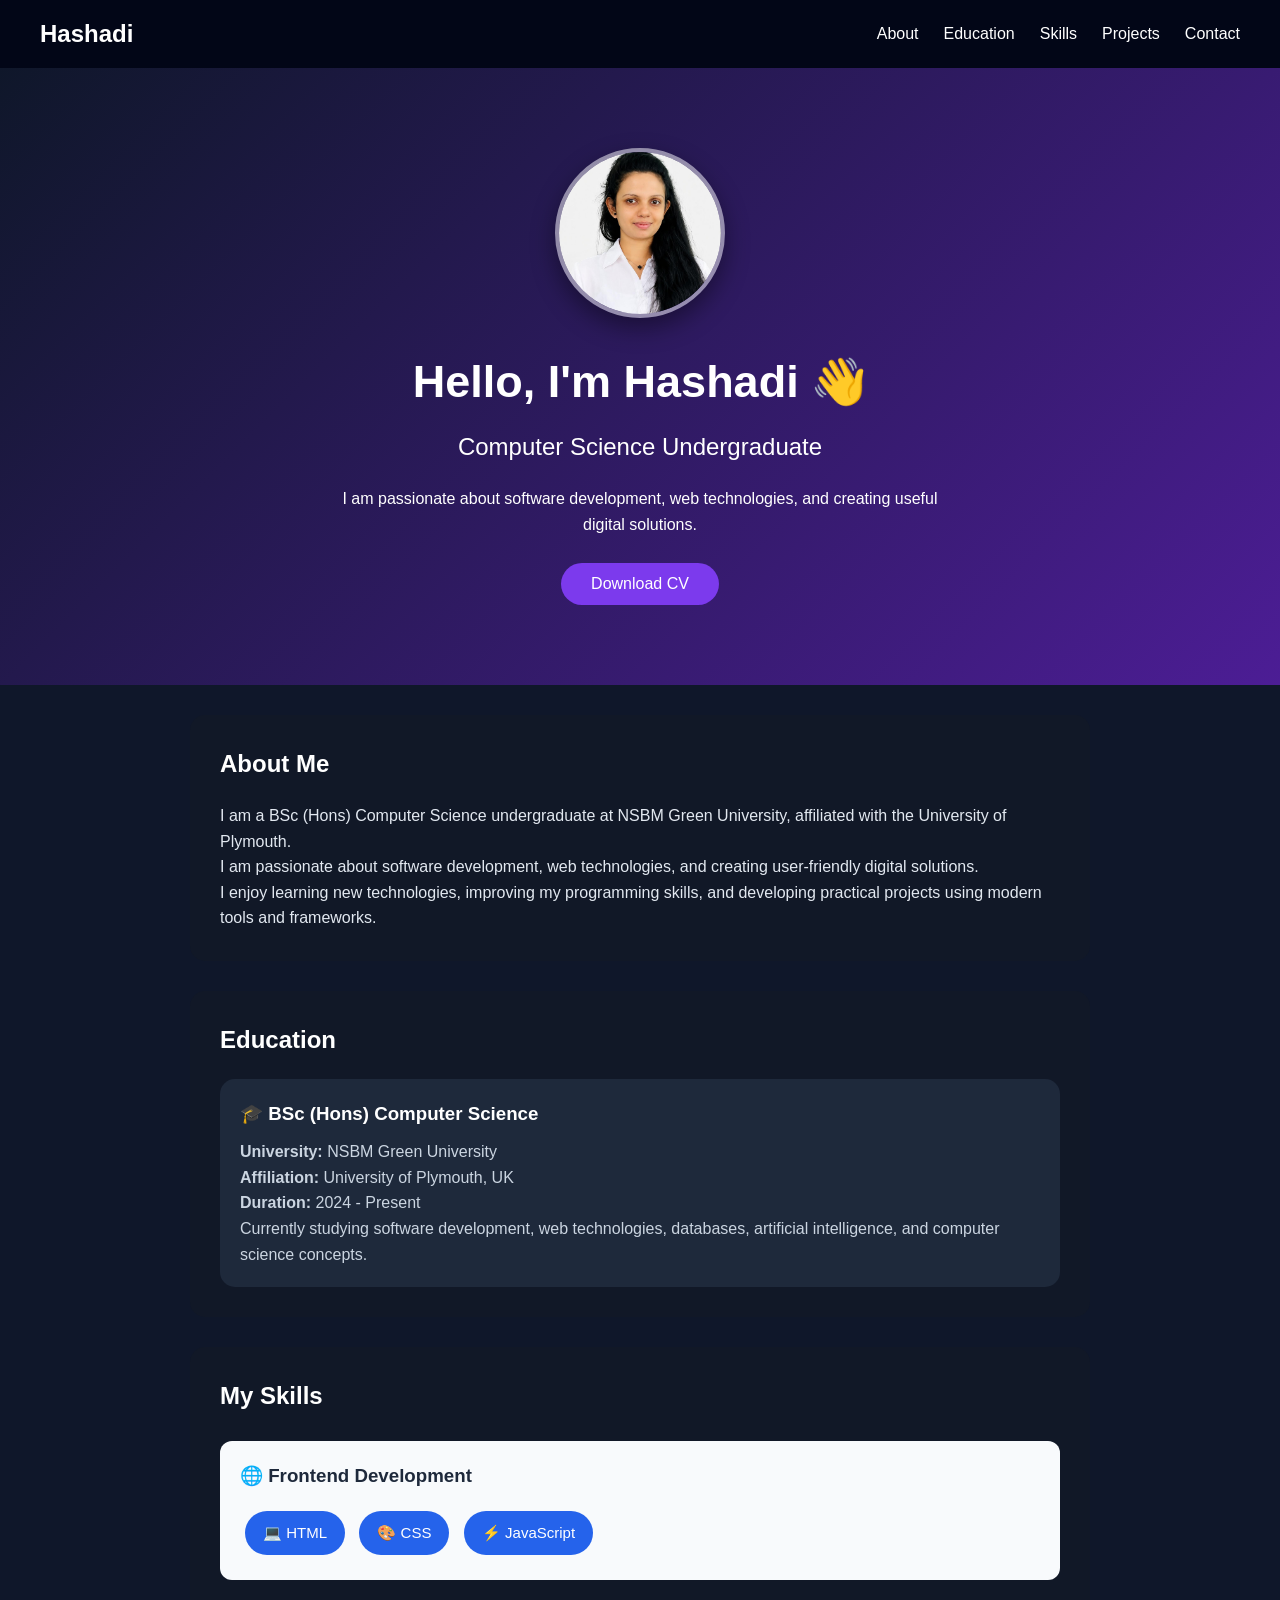
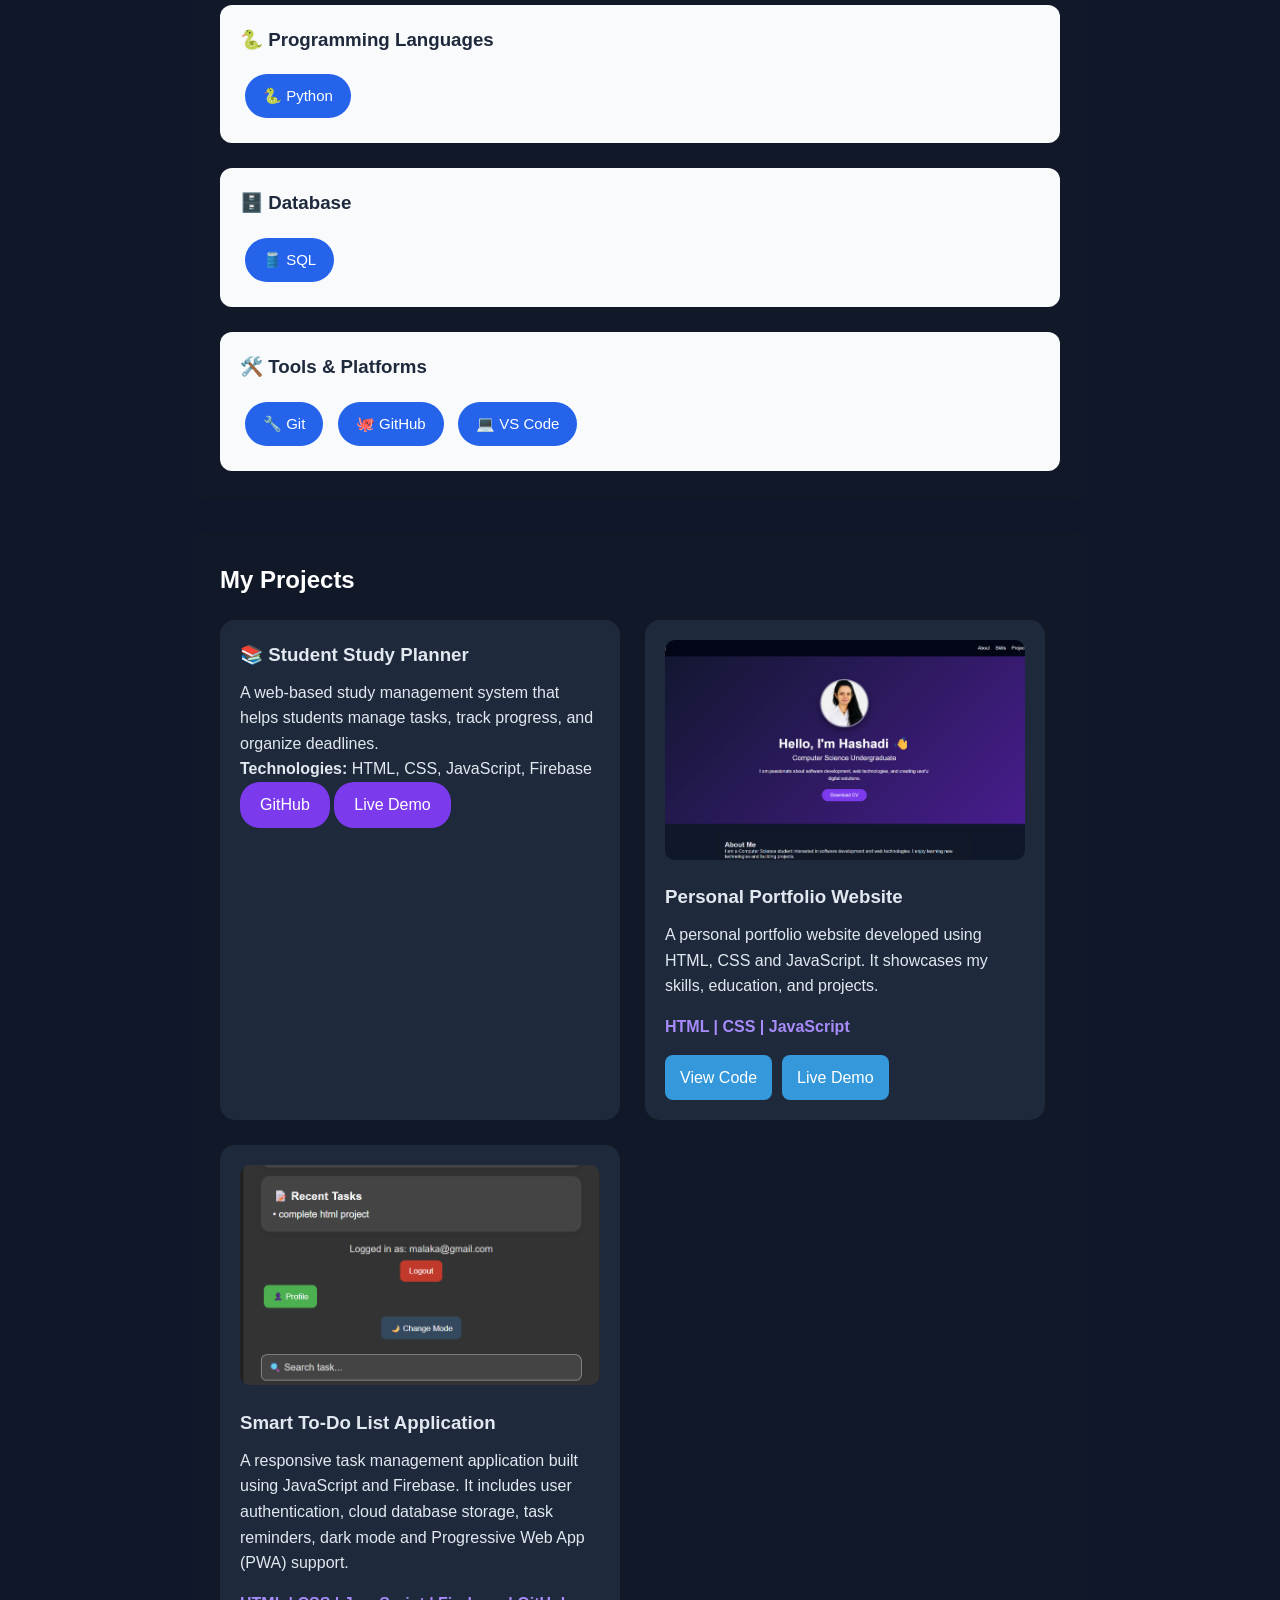
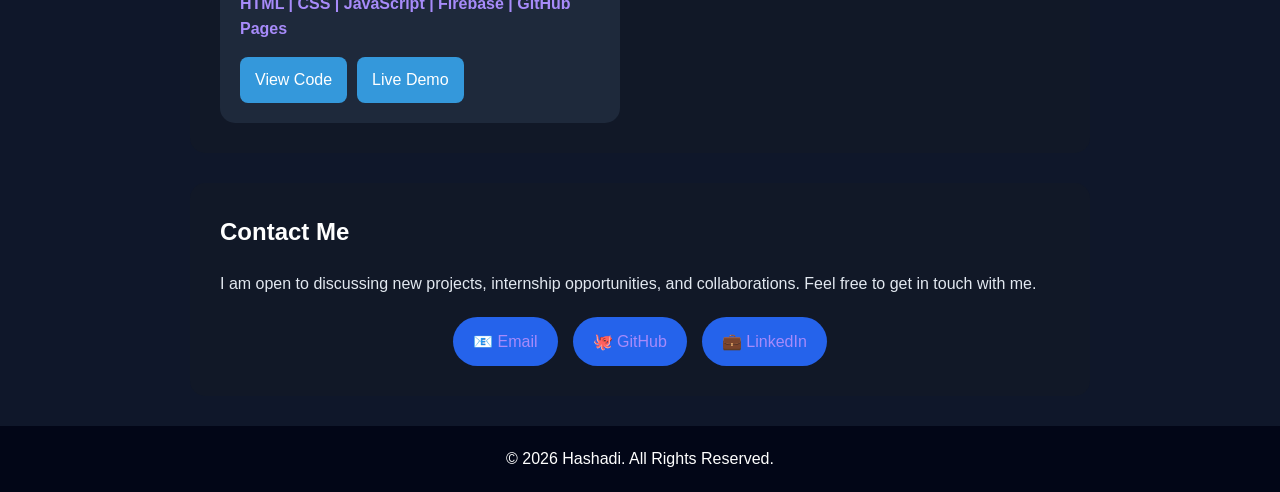
==== index.html @ b026ede5 "Add Student Study Planner project" ====
<!DOCTYPE html>
<html>

<head>
    <title>Hashadi Portfolio</title>
    <link rel="stylesheet" href="style.css">
</head>

<body>


<!-- Navigation -->
<nav>


    <h2>Hashadi</h2>

    <ul>
        <li><a href="#about">About</a></li>
        <li><a href="#education">Education</a></li>
        <li><a href="#skills">Skills</a></li>
        <li><a href="#projects">Projects</a></li>
        <li><a href="#contact">Contact</a></li>
    </ul>

</nav>



<!-- Home -->
<header class="hero">

    <img src="images/photo.jpeg" alt="Hashadi Profile">

    <h1>Hello, I'm Hashadi 👋</h1>

    <h2>Computer Science Undergraduate</h2>

    <p>
        I am passionate about software development,
        web technologies, and creating useful digital solutions.
    </p>


    <a href="Hashadi_CV.pdf" download>
        <button>Download CV</button>
    </a>


</header>





<!-- About -->

<!-- About -->

<section id="about">

<h2>About Me</h2>


<p>
I am a BSc (Hons) Computer Science undergraduate at NSBM Green University,
affiliated with the University of Plymouth.
</p>


<p>
I am passionate about software development, web technologies,
and creating user-friendly digital solutions.
</p>


<p>
I enjoy learning new technologies, improving my programming skills,
and developing practical projects using modern tools and frameworks.
</p>


</section>





<!-- Education -->

<!-- Education -->

<section id="education">

<h2>Education</h2>


<div class="education-card">


<h3>🎓 BSc (Hons) Computer Science</h3>


<p>
<strong>University:</strong> NSBM Green University
</p>


<p>
<strong>Affiliation:</strong> University of Plymouth, UK
</p>


<p>
<strong>Duration:</strong> 2024 - Present
</p>


<p>
Currently studying software development, web technologies,
databases, artificial intelligence, and computer science concepts.
</p>


</div>


</section>





<!-- Skills -->

<!-- Skills -->

<section id="skills">

<h2>My Skills</h2>


<div class="skill-category">

<h3>🌐 Frontend Development</h3>

<span>💻 HTML</span>
<span>🎨 CSS</span>
<span>⚡ JavaScript</span>

</div>



<div class="skill-category">

<h3>🐍 Programming Languages</h3>

<span>🐍 Python</span>

</div>




<div class="skill-category">

<h3>🗄️ Database</h3>

<span>🛢️ SQL</span>

</div>




<div class="skill-category">

<h3>🛠️ Tools & Platforms</h3>

<span>🔧 Git</span>
<span>🐙 GitHub</span>
<span>💻 VS Code</span>

</div>


</section>





<!-- Projects -->

<section id="projects">


<h2>My Projects</h2>


<div class="project-container">

    <div class="project-card">

<h3>📚 Student Study Planner</h3>

<p>
A web-based study management system that helps students manage tasks,
track progress, and organize deadlines.
</p>

<p>
<strong>Technologies:</strong>
HTML, CSS, JavaScript, Firebase
</p>


<a href="https://github.com/hasadhi/student-study-planner" target="_blank">
GitHub
</a>


<a href="https://hasadhi.github.io/student-study-planner/" target="_blank">
Live Demo
</a>


</div>



<!-- Portfolio Project -->

<div class="project-card">


<img src="images/portfolio.png" alt="Portfolio Website">


<h3>Personal Portfolio Website</h3>


<p>
A personal portfolio website developed using HTML, CSS and JavaScript.
It showcases my skills, education, and projects.
</p>


<div class="tech">

HTML | CSS | JavaScript

</div>


<div class="project-links">

<a href="https://github.com/hasadhi/hashadi-portfolio" target="_blank">
View Code
</a>


<a href="https://hasadhi.github.io/hashadi-portfolio/" target="_blank">
Live Demo
</a>

</div>


</div>







<!-- To Do Project -->

<div class="project-card">


<img src="images/todo.png" alt="Smart To Do Application">


<h3>Smart To-Do List Application</h3>


<p>
A responsive task management application built using JavaScript and Firebase.
It includes user authentication, cloud database storage, task reminders,
dark mode and Progressive Web App (PWA) support.
</p>


<div class="tech">

HTML | CSS | JavaScript | Firebase | GitHub Pages

</div>



<div class="project-links">


<a href="https://github.com/hasadhi/todo-app" target="_blank">
View Code
</a>


<a href="https://hasadhi.github.io/todo-app/" target="_blank">
Live Demo
</a>


</div>



</div>




</div>


</section>









<!-- Contact -->

<!-- Contact -->

<section id="contact">


<h2>Contact Me</h2>


<p>
I am open to discussing new projects,
internship opportunities, and collaborations.
Feel free to get in touch with me.
</p>



<div class="contact-links">


<a href="mailto:hashadilakshika1234@gmail.com">
📧 Email
</a>


<a href="https://github.com/hasadhi" target="_blank">
🐙 GitHub
</a>


<a href="https://www.linkedin.com/in/hashadi-lakshika-288206300/" target="_blank">
💼 LinkedIn
</a>


</div>


</section>







<!-- Footer -->


<footer>


<p>
© 2026 Hashadi. All Rights Reserved.
</p>


</footer>



</body>

</html>
---- style.css ----
/* Reset */
* {
    margin: 0;
    padding: 0;
    box-sizing: border-box;
}


/* Body */

body {

    font-family: Arial, sans-serif;
    background-color: #0f172a;
    color: #e2e8f0;
    line-height: 1.6;

}


/* Navigation */

nav {

    background-color: #020617;
    color: white;
    padding: 15px 40px;
    display: flex;
    justify-content: space-between;
    align-items: center;

}


nav h2 {

    color: white;

}


nav ul {

    list-style: none;
    display: flex;
    gap: 25px;

}


nav a {

    color: white;
    text-decoration: none;
    transition: 0.3s;

}


nav a:hover {

    color: #a78bfa;

}





/* Hero Section */


.hero {

    text-align: center;
    padding: 80px 20px;
    background: linear-gradient(135deg, #0f172a, #4c1d95);
    color: white;

}



.hero img {

    width: 170px;
    height: 170px;
    border-radius: 50%;
    object-fit: cover;
    margin-bottom: 20px;
    border: 4px solid rgba(255,255,255,0.5);
    box-shadow: 0 10px 25px rgba(0,0,0,0.4);

}



.hero h1 {

    font-size: 45px;
    margin-bottom: 10px;

}



.hero h2 {

    font-weight: normal;
    margin-bottom: 20px;

}



.hero p {

    max-width: 600px;
    margin: auto;

}



.hero button {

    margin-top: 25px;
    padding: 12px 30px;
    border-radius: 25px;
    border: none;
    background-color: #7c3aed;
    color: white;
    font-size: 16px;
    cursor: pointer;
    transition: 0.3s;

}



.hero button:hover {

    background-color: #2563eb;
    transform: scale(1.05);

}





/* Common Sections */


section {

    background-color: #111827;
    max-width: 900px;
    margin: 30px auto;
    padding: 30px;
    border-radius: 15px;
    animation: fadeIn 1s ease-in-out;

}



section h2 {

    margin-bottom: 20px;
    color: white;

}





/* Education */


.education-card {

    background-color: #1e293b;
    padding: 20px;
    border-radius: 15px;

}



.education-card h3 {

    color: white;
    margin-bottom: 10px;

}



.education-card p {

    color: #cbd5e1;

}





/* Skills */

.skill-category {

    margin-top: 25px;
    padding: 20px;
    background: #f8fafc;
    border-radius: 12px;

}


.skill-category h3 {

    margin-bottom: 15px;
    color: #1e293b;

}



.skill-category span {

    display: inline-flex;
    align-items: center;
    gap: 8px;

    background-color: #2563eb;
    color: white;

    padding: 10px 18px;
    margin: 5px;

    border-radius: 25px;
    font-size: 15px;

}


.skill-category span:hover {

    transform: translateY(-3px);
    transition: 0.3s;

}



/* Projects */


.project-container {

    display: flex;
    gap: 25px;
    flex-wrap: wrap;

}



.project-card {

    background-color: #1e293b;
    color: #e2e8f0;
    padding: 20px;
    border-radius: 15px;
    width: 400px;
    transition: 0.3s;

}



.project-card:hover {

    transform: translateY(-10px);

}



.project-card img {

    width: 100%;
    height: 220px;
    object-fit: cover;
    border-radius: 10px;
    margin-bottom: 15px;

}



.project-card h3 {

    margin-bottom: 10px;

}



.tech {

    color: #a78bfa;
    margin: 15px 0;
    font-weight: bold;

}



.project-card a {

    display: inline-block;
    background-color: #7c3aed;
    color: white;
    padding: 10px 20px;
    border-radius: 20px;
    text-decoration: none;
    transition: 0.3s;

}



.project-card a:hover {

    background-color: #2563eb;

}





/* Contact */


#contact a {

    color: #a78bfa;
    text-decoration: none;

}



#contact a:hover {

    color: white;

}





/* Footer */


footer {

    background-color: #020617;
    color: white;
    text-align: center;
    padding: 20px;
    margin-top: 30px;

}





/* Animation */


@keyframes fadeIn {


    from {

        opacity: 0;
        transform: translateY(30px);

    }


    to {

        opacity: 1;
        transform: translateY(0);

    }


}





/* Mobile Responsive */


@media(max-width:768px){


    nav {

        flex-direction: column;

    }



    nav ul {

        flex-direction: column;
        margin-top: 15px;
        text-align: center;

    }



    .hero h1 {

        font-size: 30px;

    }



    section {

        margin: 15px;
        padding: 20px;

    }



    .project-card {

        width: 100%;

    }


}

.project-links{

    display:flex;
    gap:10px;
    margin-top:15px;

}


.project-links a{

    background:#3498db;
    color:white;
    padding:10px 15px;
    border-radius:8px;
    text-decoration:none;

}


.project-links a:hover{

    opacity:0.8;

}

.contact-links{

    display:flex;
    justify-content:center;
    gap:15px;
    margin-top:20px;
    flex-wrap:wrap;

}


.contact-links a{

    background:#2563eb;
    color:white;
    padding:12px 20px;
    border-radius:25px;
    text-decoration:none;

}


.contact-links a:hover{

    opacity:0.8;

}
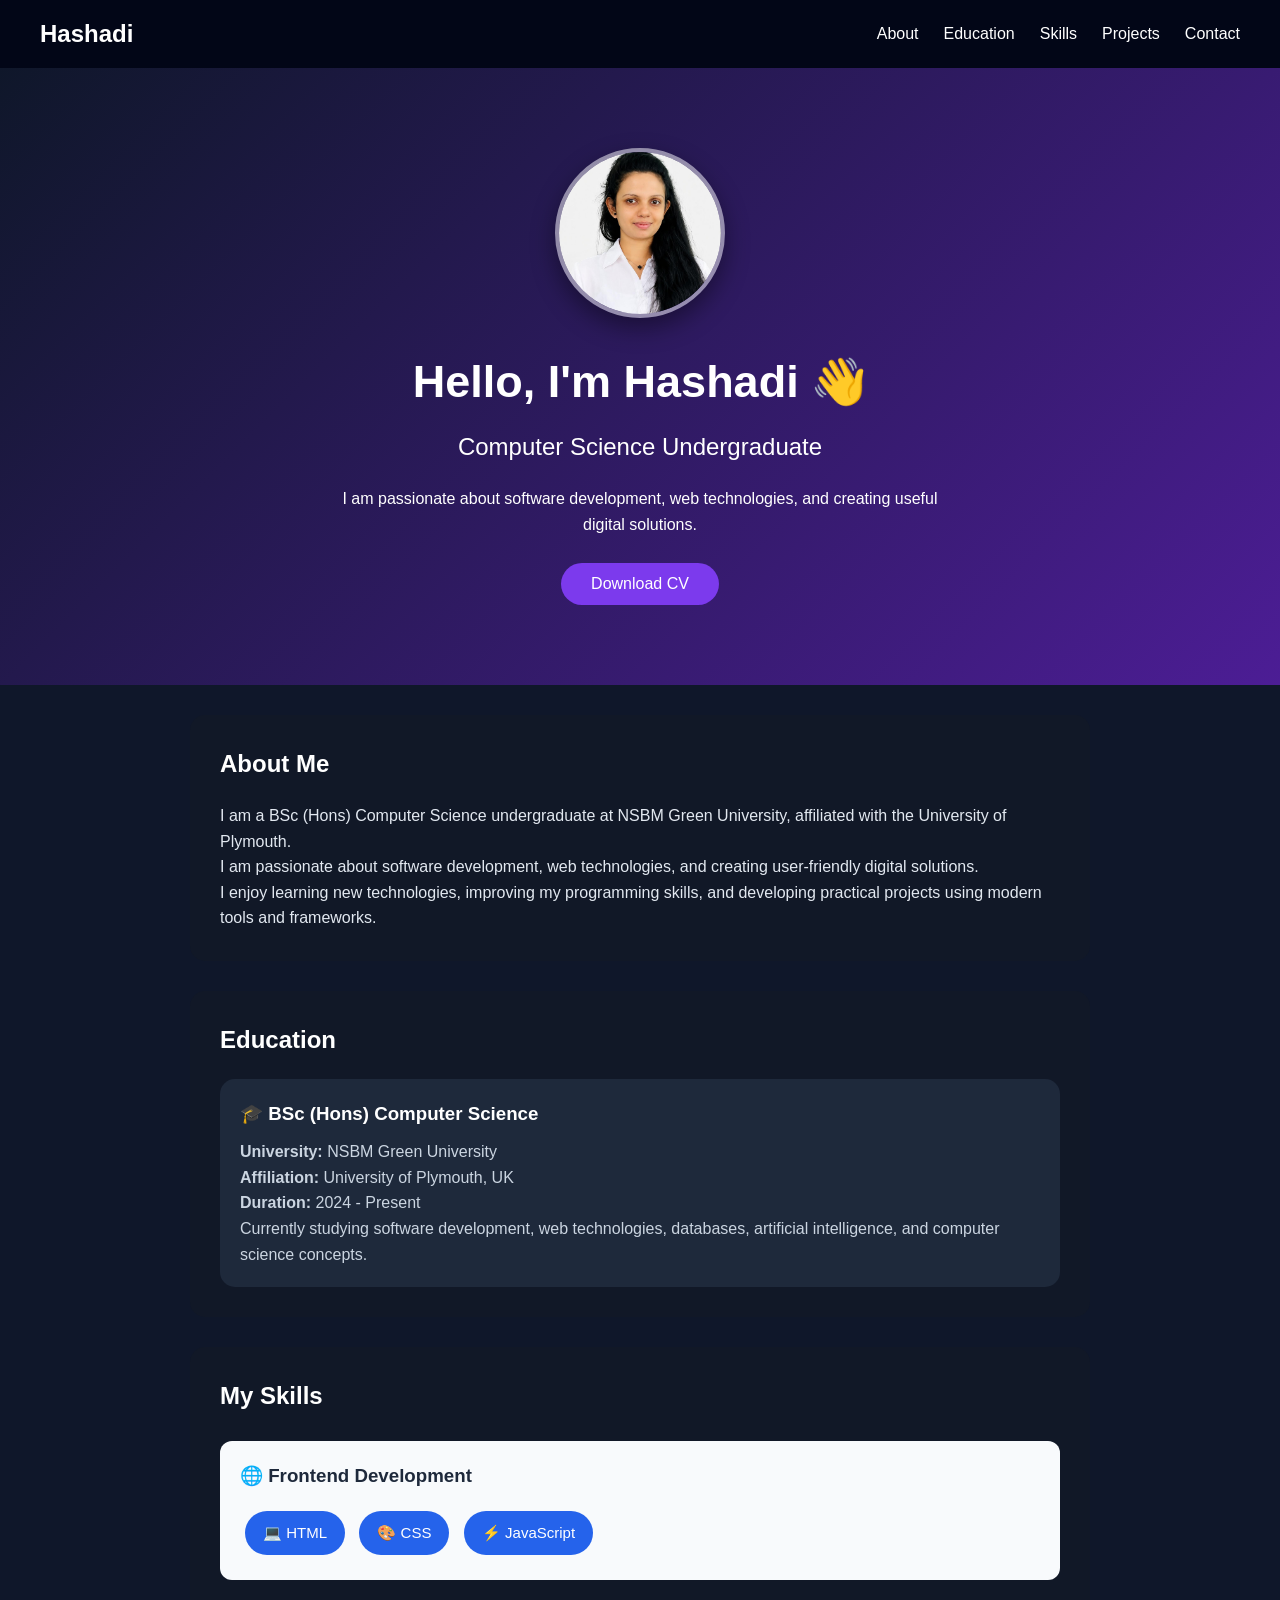
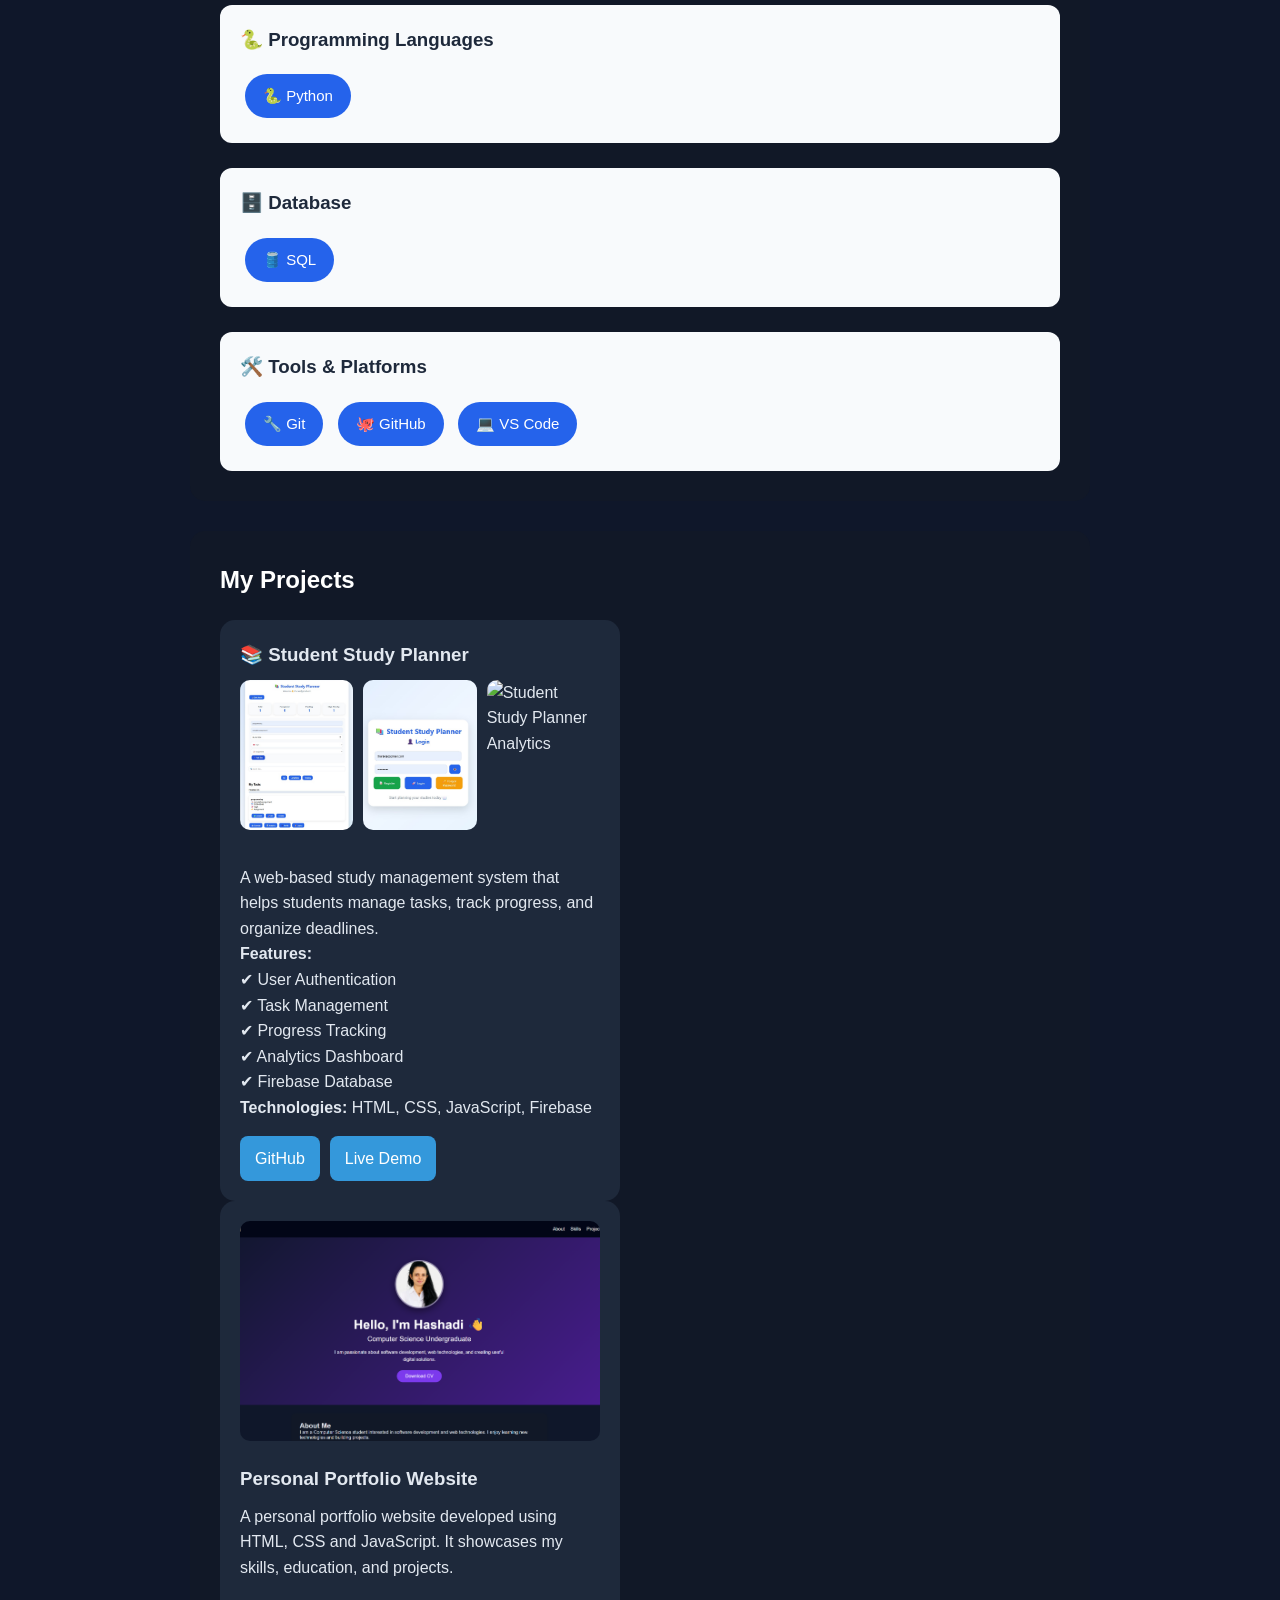
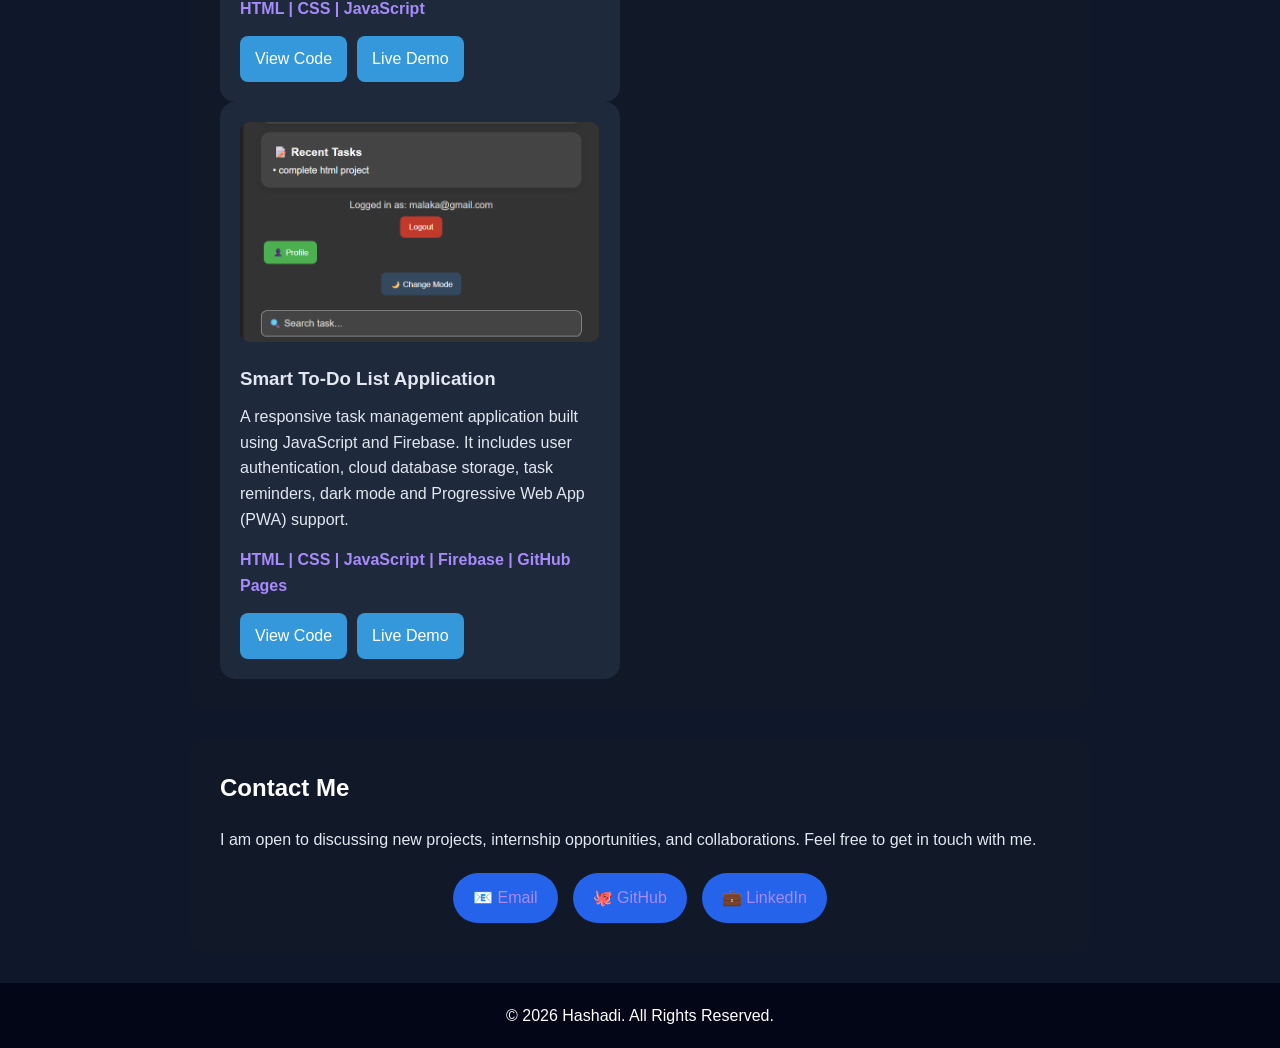
==== commit acb408e1: "Added Student Study Planner screenshots" ====
--- a/index.html
+++ b/index.html
@@ -199,23 +199,56 @@
 <h2>My Projects</h2>
 
 
-<div class="project-container">
-
-    <div class="project-card">
+<!-- Student Study Planner Project -->
+
+<div class="project-card">
+
 
 <h3>📚 Student Study Planner</h3>
+
+
+<div class="project-images">
+
+<img src="images/dashboard.jpeg" alt="Student Study Planner Dashboard">
+
+
+<img src="images/login.jpeg" alt="Student Study Planner Login">
+
+
+<img src="images/analytics.jpeg" alt="Student Study Planner Analytics">
+
+
+</div>
+
+
 
 <p>
 A web-based study management system that helps students manage tasks,
 track progress, and organize deadlines.
 </p>
 
+
+<p>
+<strong>Features:</strong><br>
+✔ User Authentication<br>
+✔ Task Management<br>
+✔ Progress Tracking<br>
+✔ Analytics Dashboard<br>
+✔ Firebase Database
+</p>
+
+
+
 <p>
 <strong>Technologies:</strong>
 HTML, CSS, JavaScript, Firebase
 </p>
 
 
+
+<div class="project-links">
+
+
 <a href="https://github.com/hasadhi/student-study-planner" target="_blank">
 GitHub
 </a>
@@ -224,6 +257,9 @@
 <a href="https://hasadhi.github.io/student-study-planner/" target="_blank">
 Live Demo
 </a>
+
+
+</div>
 
 
 </div>
--- a/style.css
+++ b/style.css
@@ -513,4 +513,34 @@
 
     opacity:0.8;
 
+}
+
+.project-images{
+
+display:grid;
+grid-template-columns:repeat(3,1fr);
+gap:10px;
+margin-bottom:20px;
+
+}
+
+
+.project-images img{
+
+width:100%;
+height:150px;
+object-fit:cover;
+border-radius:10px;
+
+}
+
+
+@media(max-width:700px){
+
+.project-images{
+
+grid-template-columns:1fr;
+
+}
+
 }
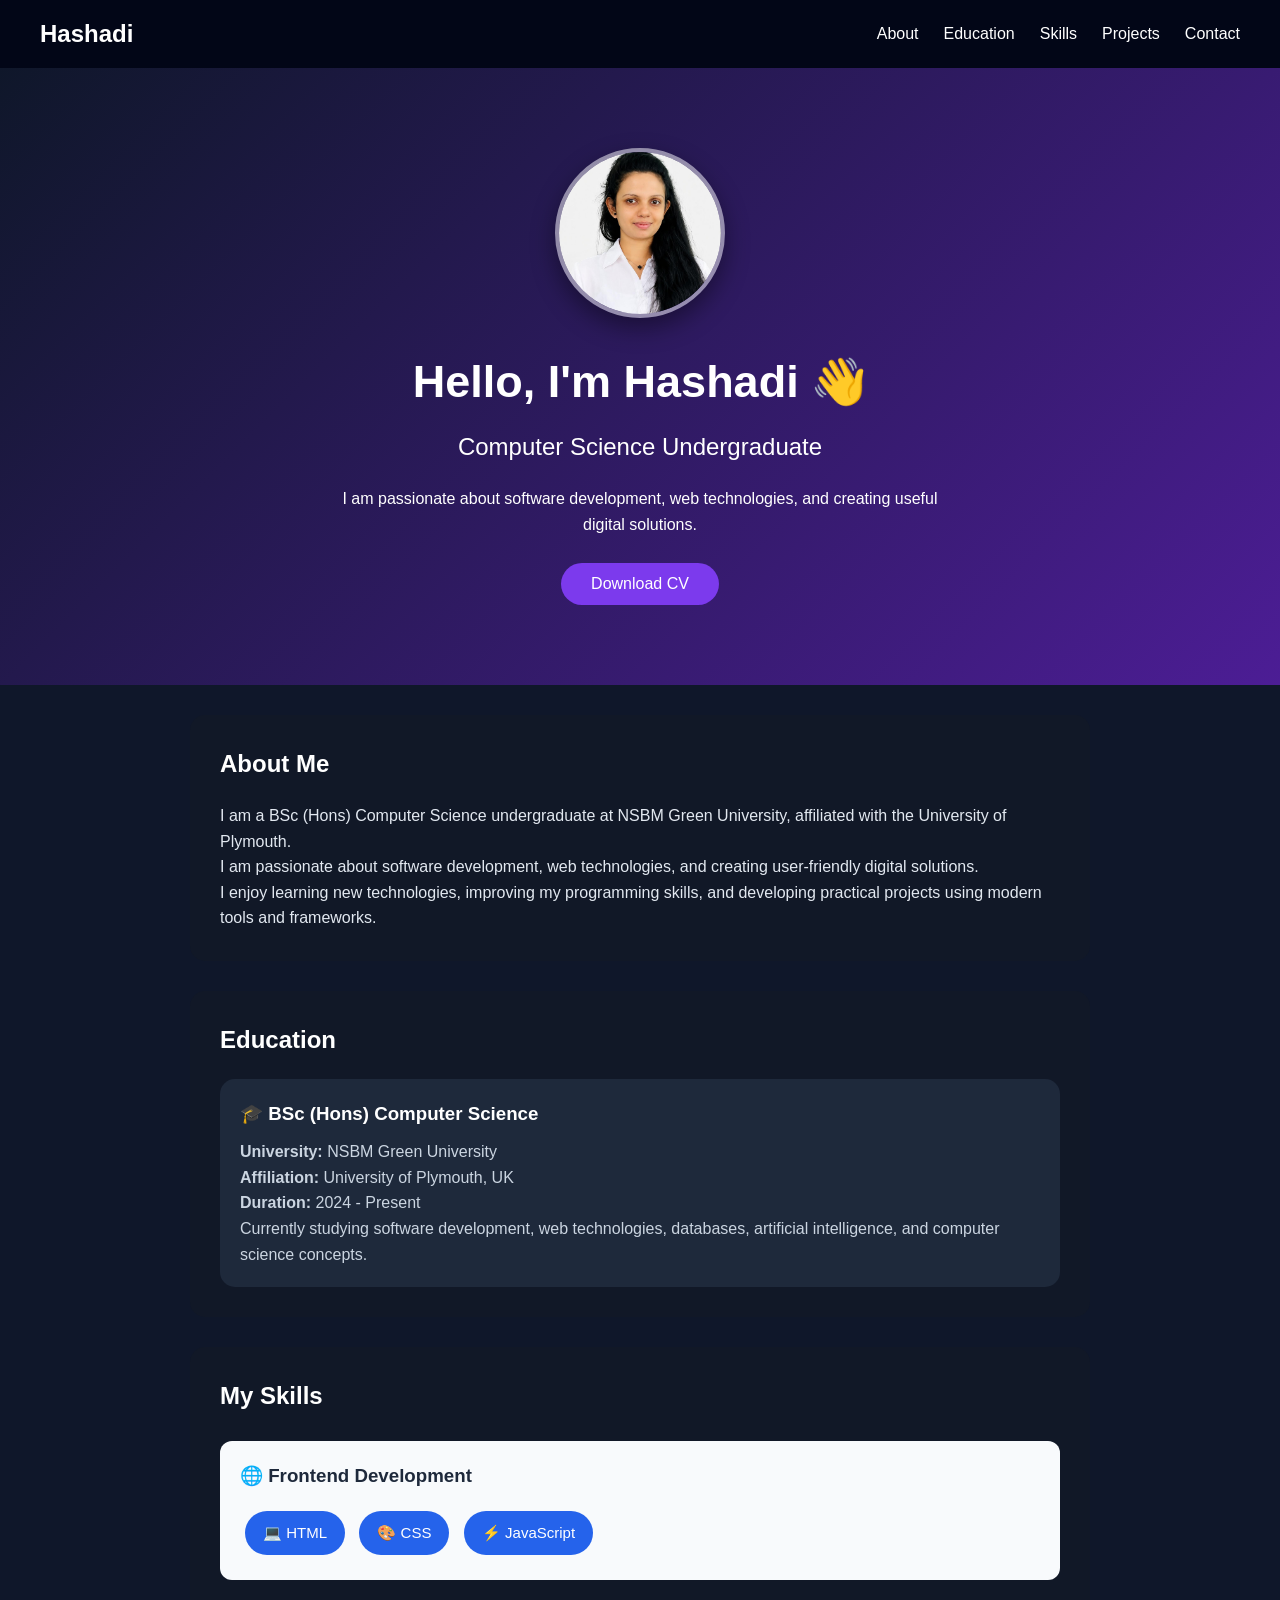
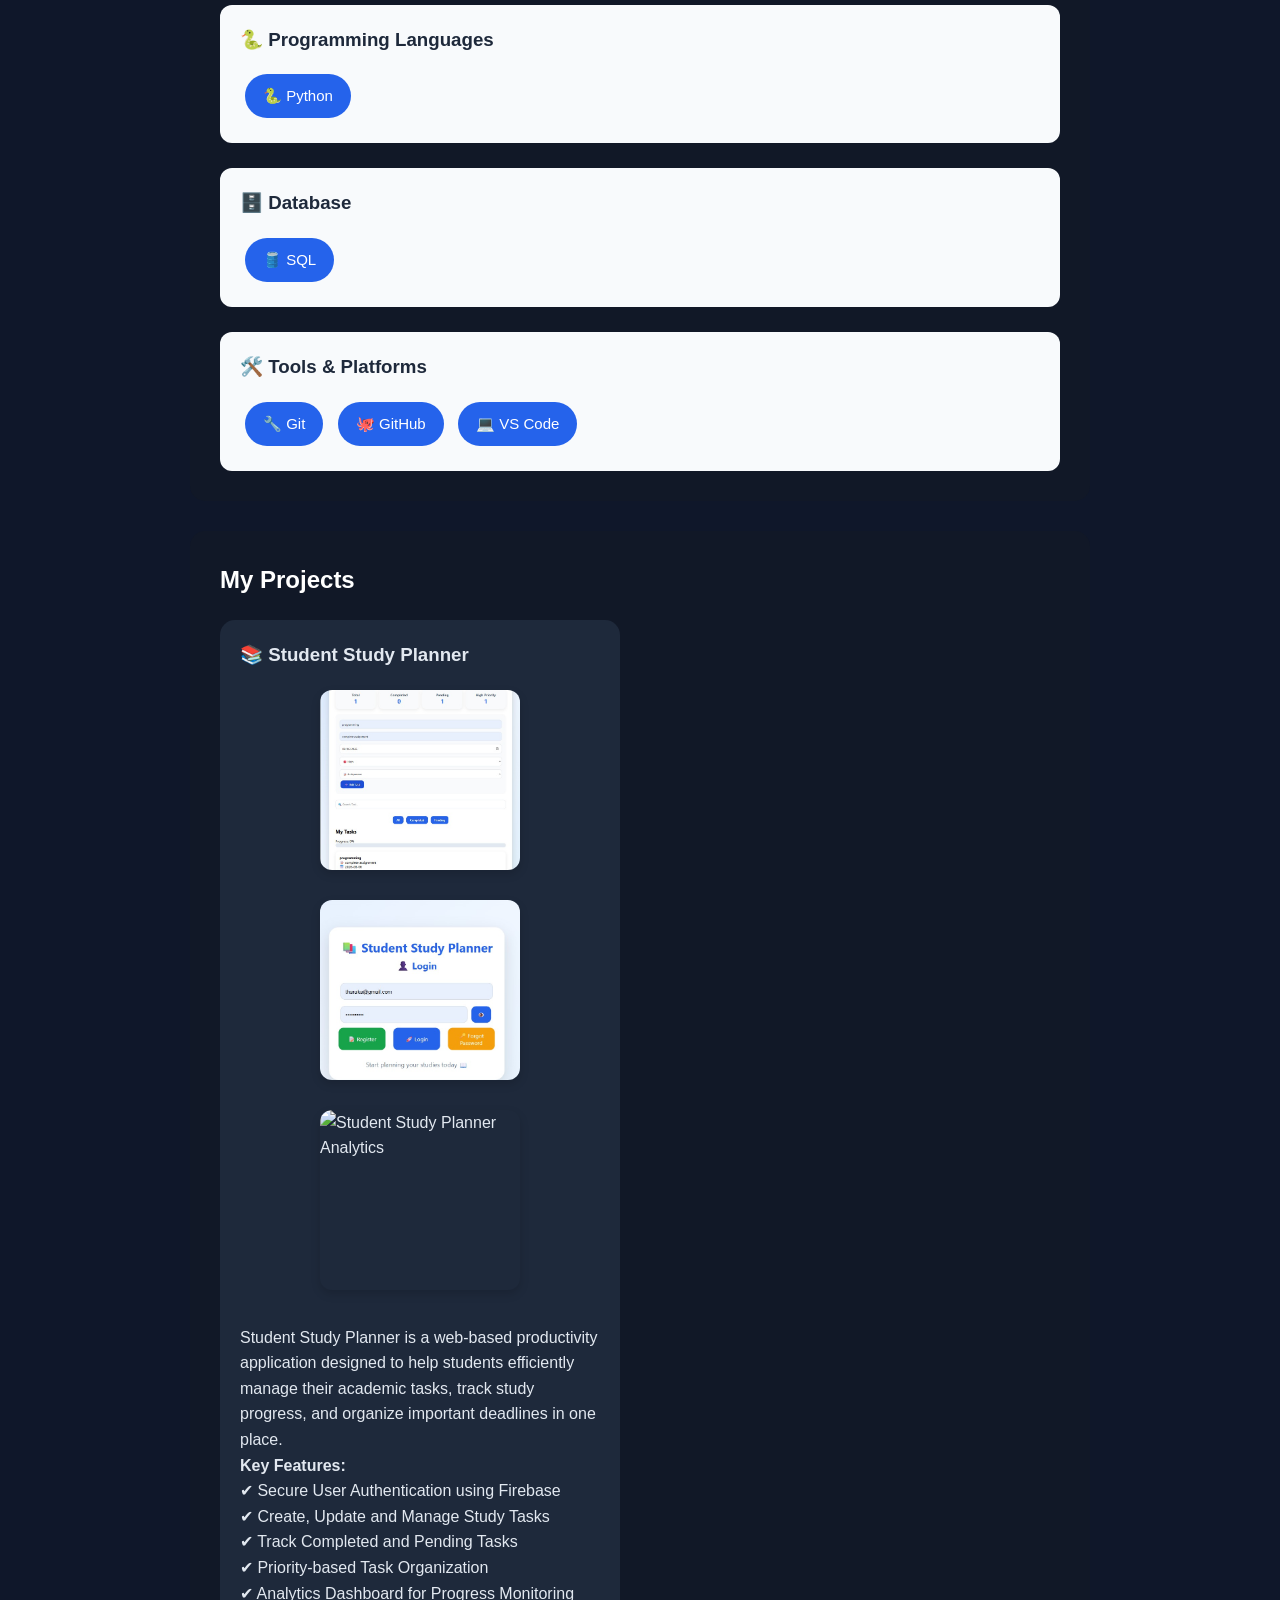
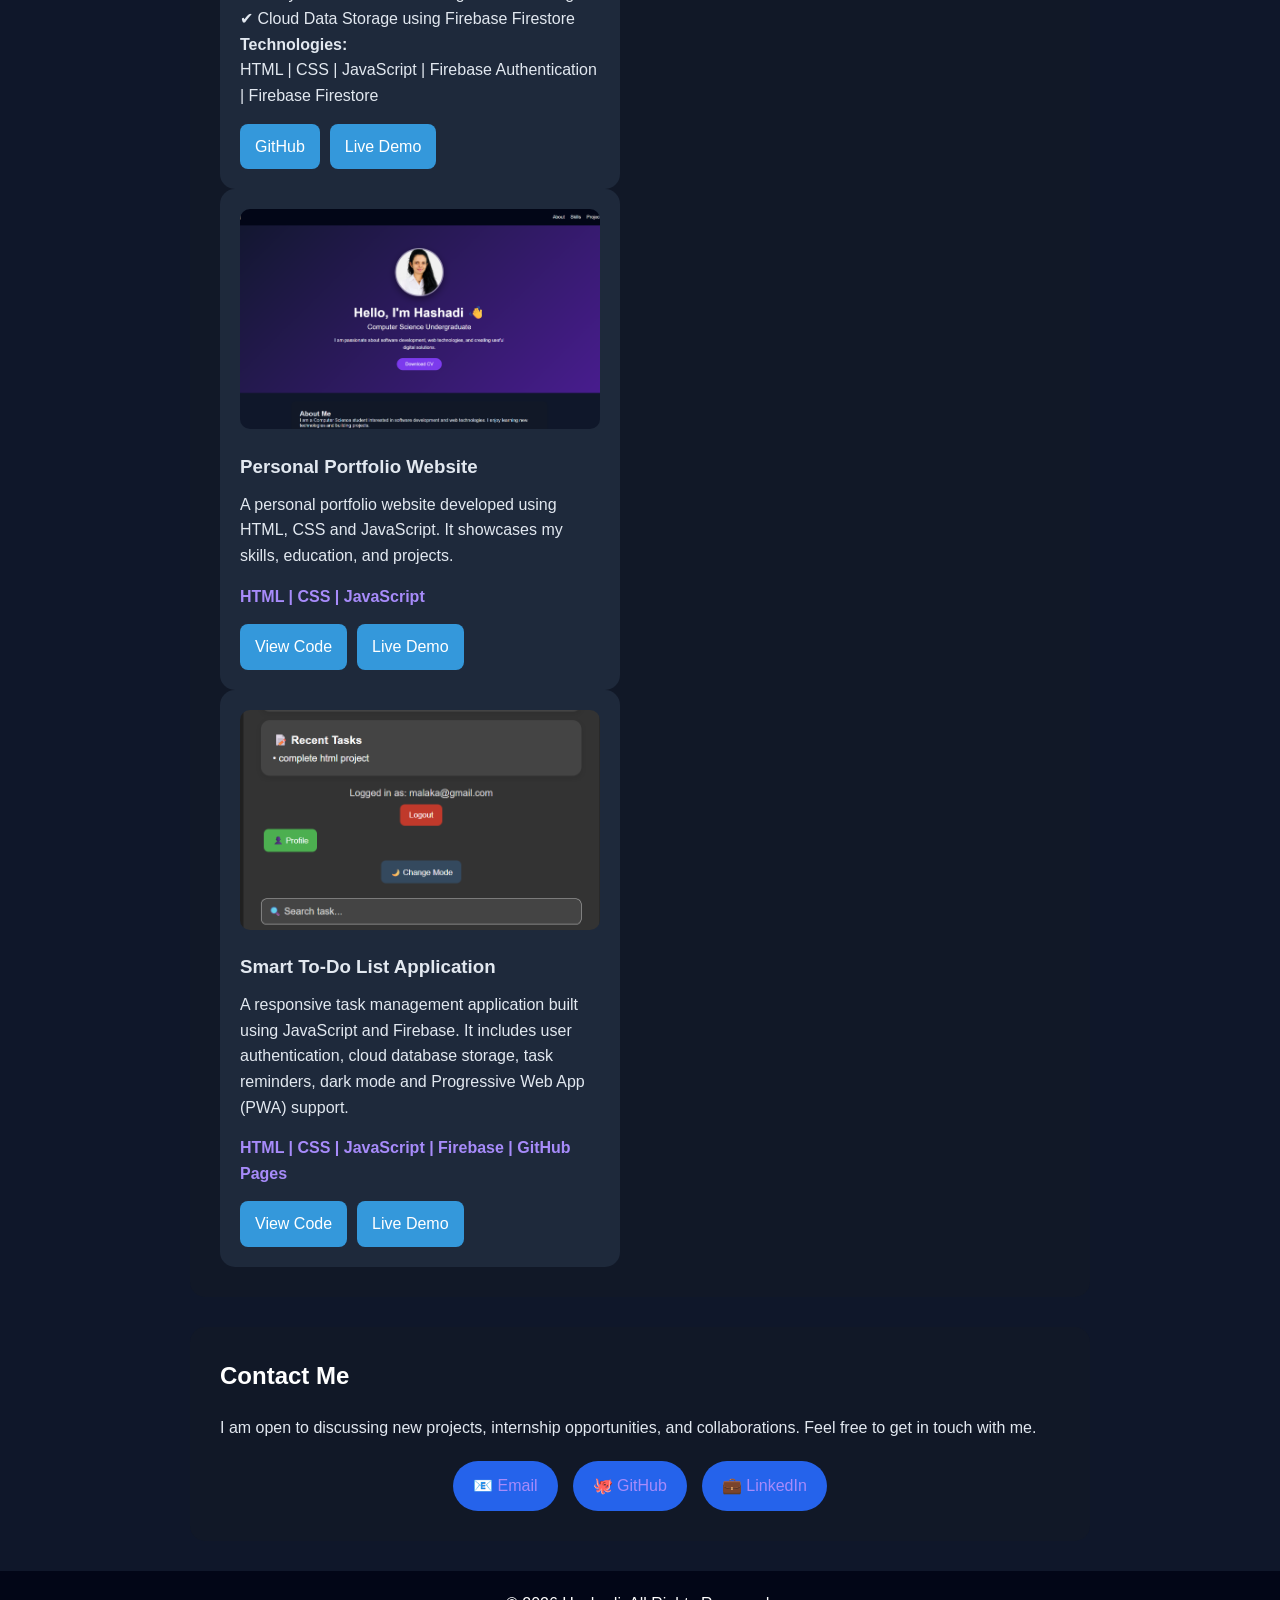
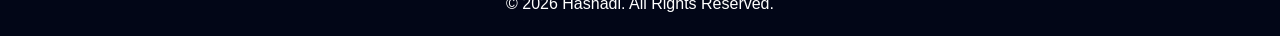
==== commit 54fb9e9e: "Updated portfolio design" ====
--- a/index.html
+++ b/index.html
@@ -223,25 +223,28 @@
 
 
 <p>
-A web-based study management system that helps students manage tasks,
-track progress, and organize deadlines.
-</p>
-
-
-<p>
-<strong>Features:</strong><br>
-✔ User Authentication<br>
-✔ Task Management<br>
-✔ Progress Tracking<br>
-✔ Analytics Dashboard<br>
-✔ Firebase Database
-</p>
-
-
-
-<p>
-<strong>Technologies:</strong>
-HTML, CSS, JavaScript, Firebase
+Student Study Planner is a web-based productivity application designed
+to help students efficiently manage their academic tasks, track study
+progress, and organize important deadlines in one place.
+</p>
+
+<p>
+<strong>Key Features:</strong><br>
+
+✔ Secure User Authentication using Firebase<br>
+✔ Create, Update and Manage Study Tasks<br>
+✔ Track Completed and Pending Tasks<br>
+✔ Priority-based Task Organization<br>
+✔ Analytics Dashboard for Progress Monitoring<br>
+✔ Cloud Data Storage using Firebase Firestore
+
+</p>
+
+
+
+<p>
+<strong>Technologies:</strong><br>
+HTML | CSS | JavaScript | Firebase Authentication | Firebase Firestore
 </p>
 
 
--- a/style.css
+++ b/style.css
@@ -543,4 +543,49 @@
 
 }
 
+}
+
+/* Student Study Planner Images */
+
+.project-images{
+    display:flex;
+    gap:15px;
+    margin:20px 0;
+    justify-content:center;
+    flex-wrap:wrap;
+}
+
+
+.project-images img{
+
+    width:30%;
+    min-width:200px;
+    height:180px;
+    object-fit:cover;
+    border-radius:12px;
+    box-shadow:0 4px 10px rgba(0,0,0,0.15);
+    transition:0.3s;
+
+}
+
+
+.project-images img:hover{
+
+    transform:scale(1.05);
+
+}
+
+
+
+/* Mobile Responsive */
+
+@media(max-width:768px){
+
+    .project-images img{
+
+        width:90%;
+        height:auto;
+
+    }
+
 }
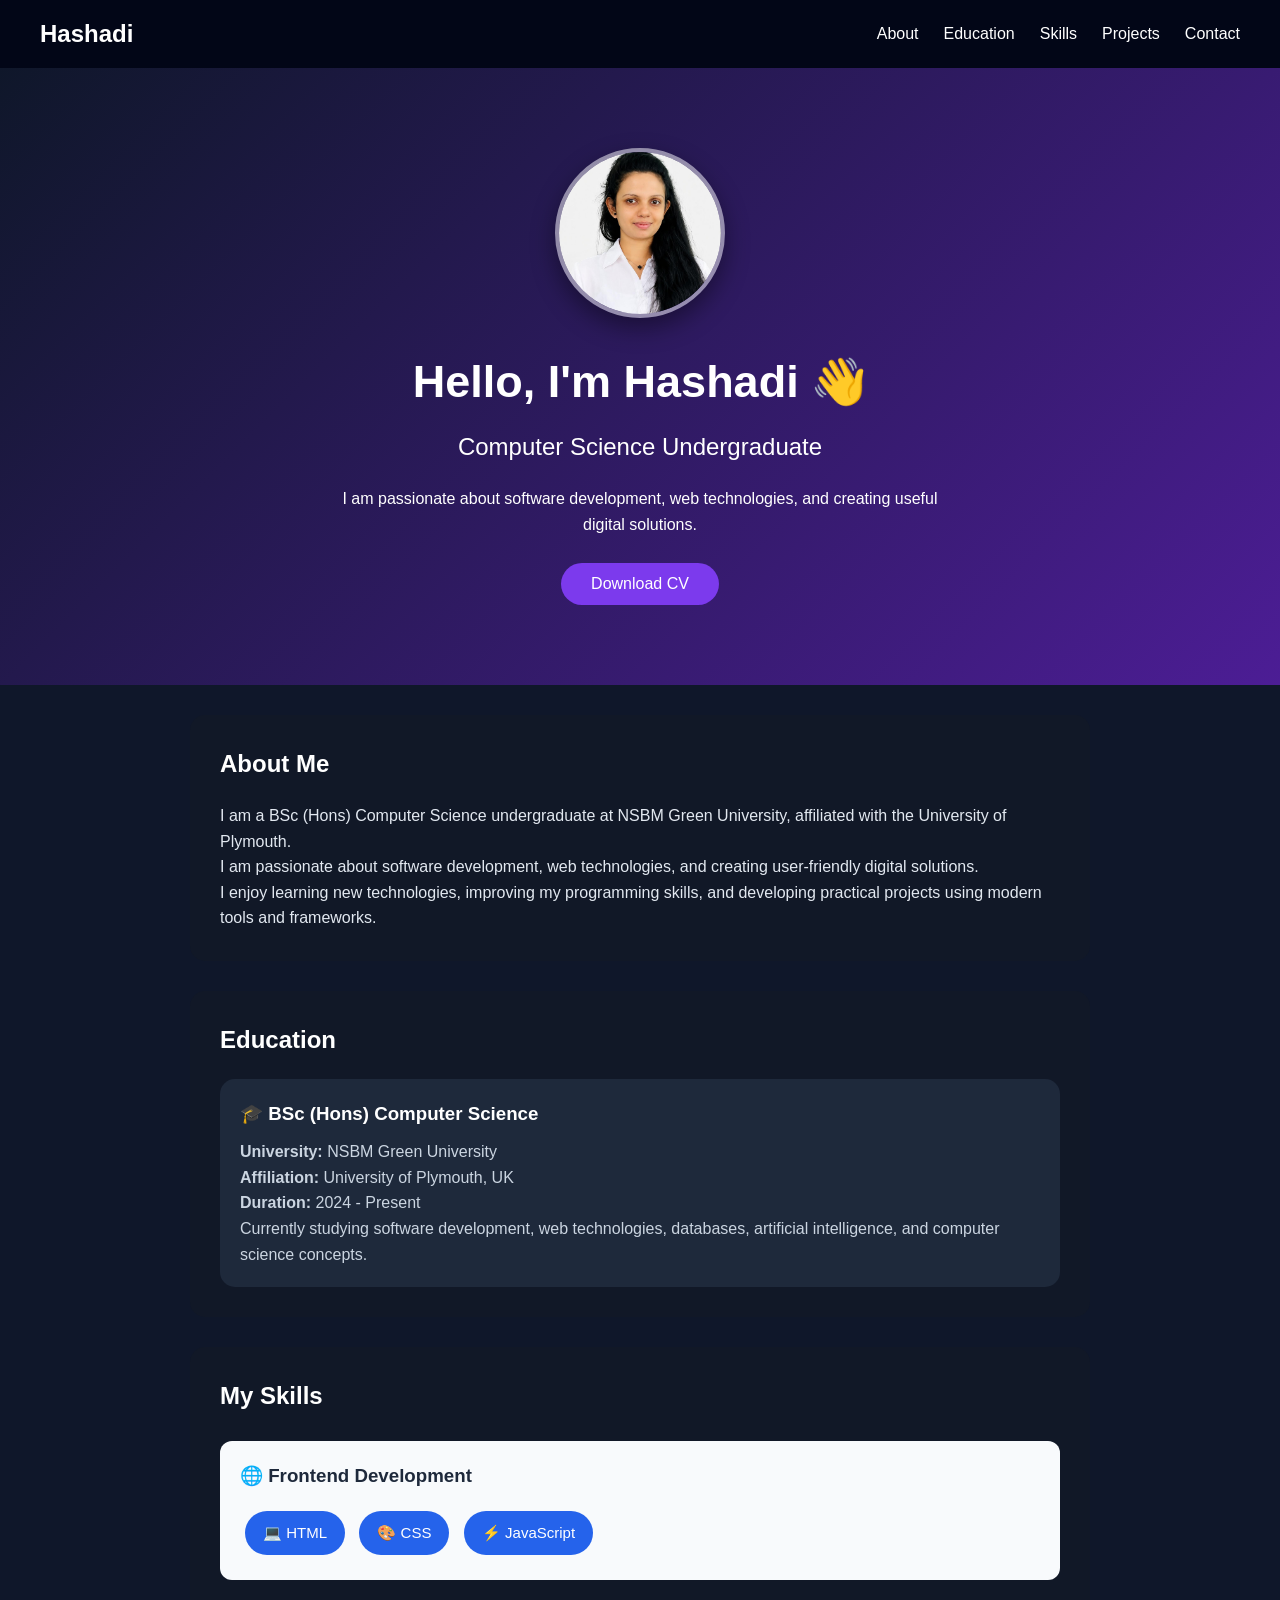
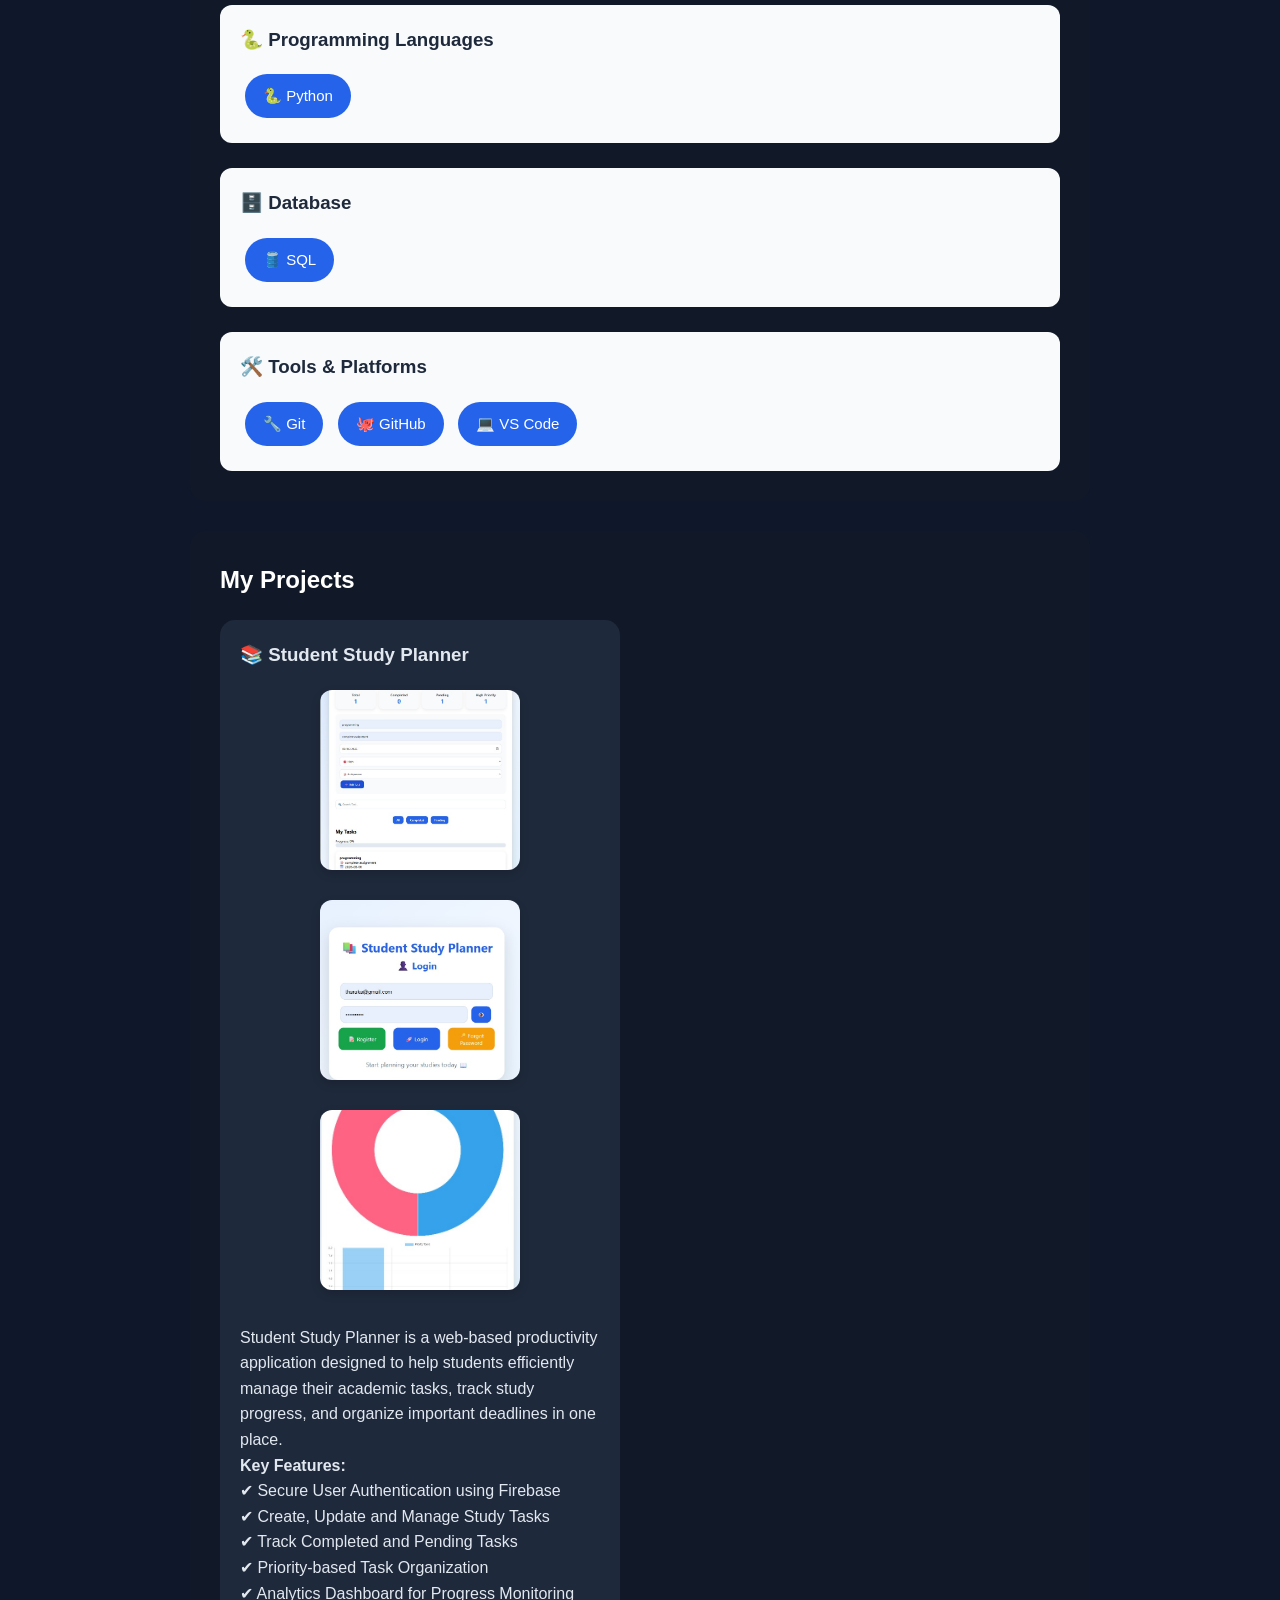
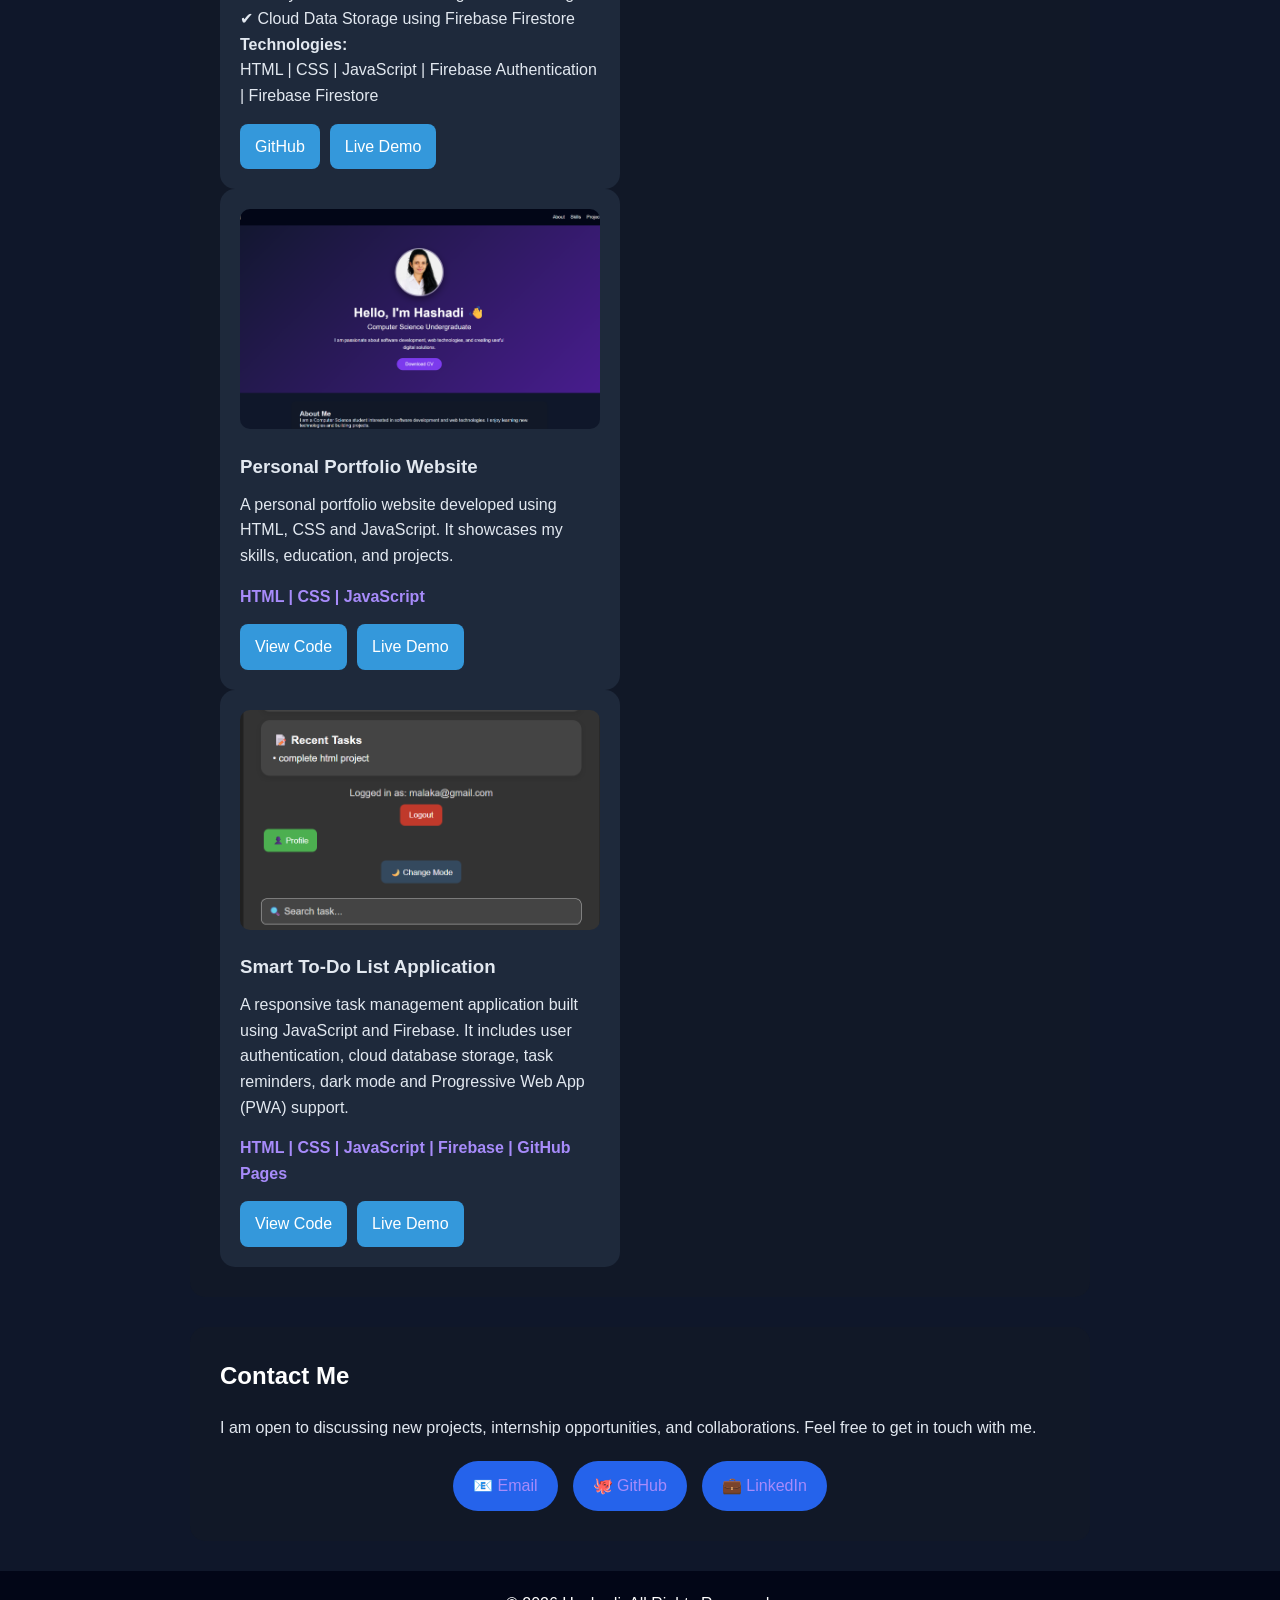
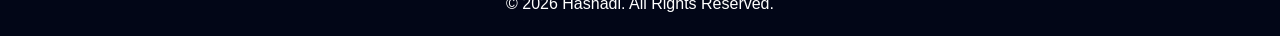
==== commit 97809ccc: "Fix analytics image name" ====
--- a/index.html
+++ b/index.html
@@ -215,7 +215,7 @@
 <img src="images/login.jpeg" alt="Student Study Planner Login">
 
 
-<img src="images/analytics.jpeg" alt="Student Study Planner Analytics">
+<img src="images/Analytics.jpeg" alt="Student Study Planner Analytics">
 
 
 </div>
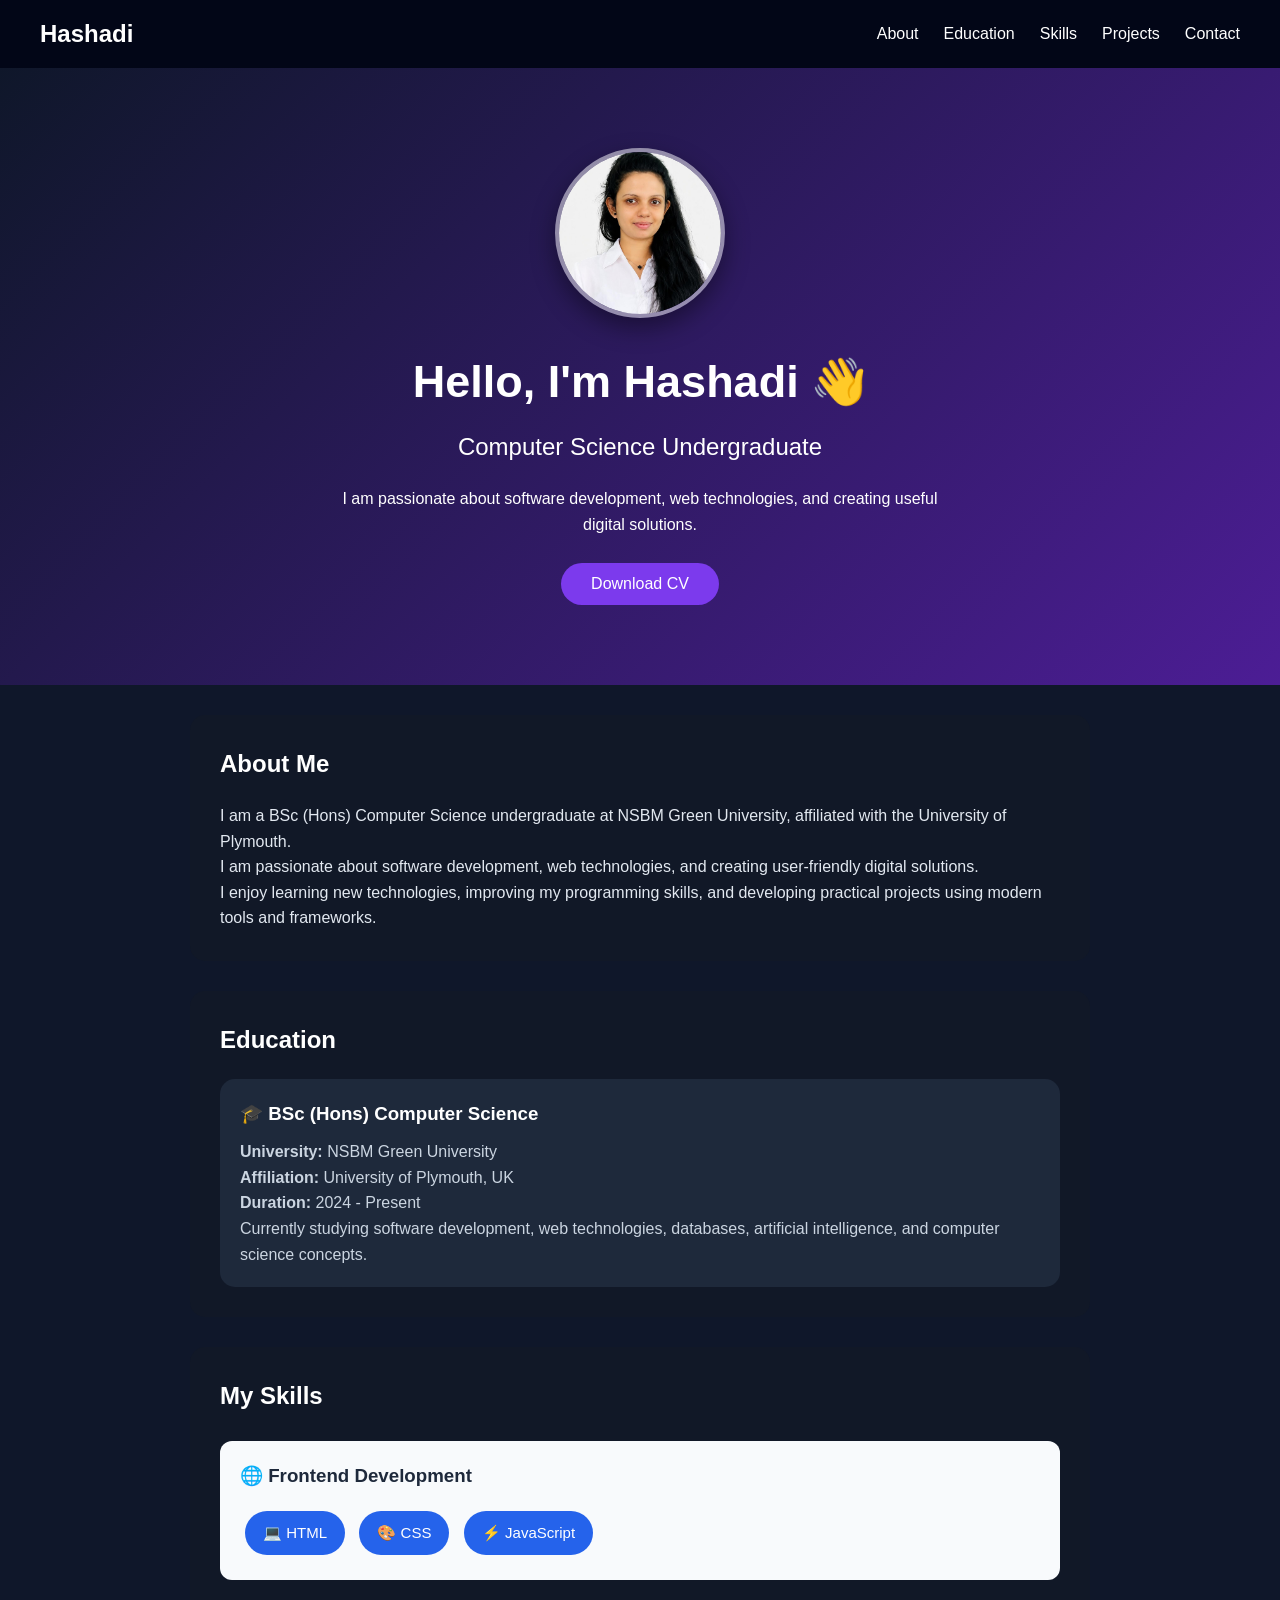
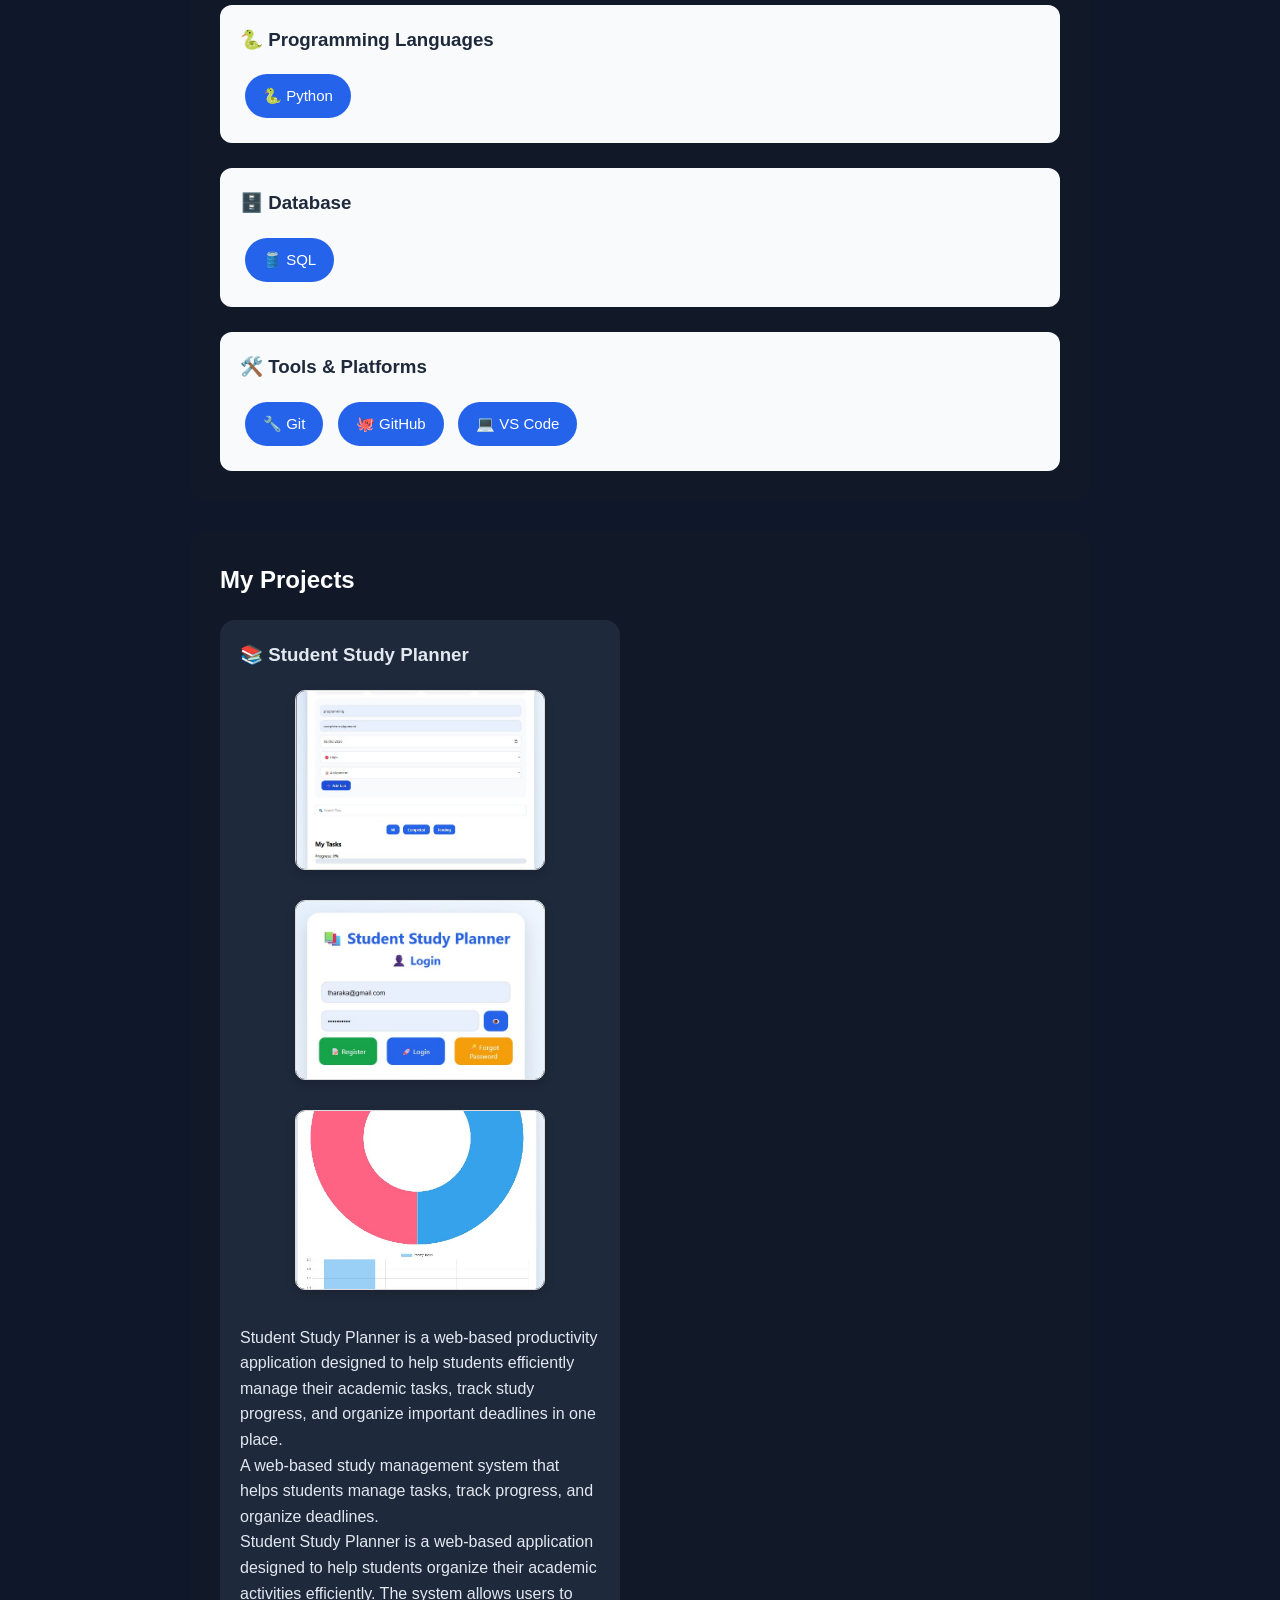
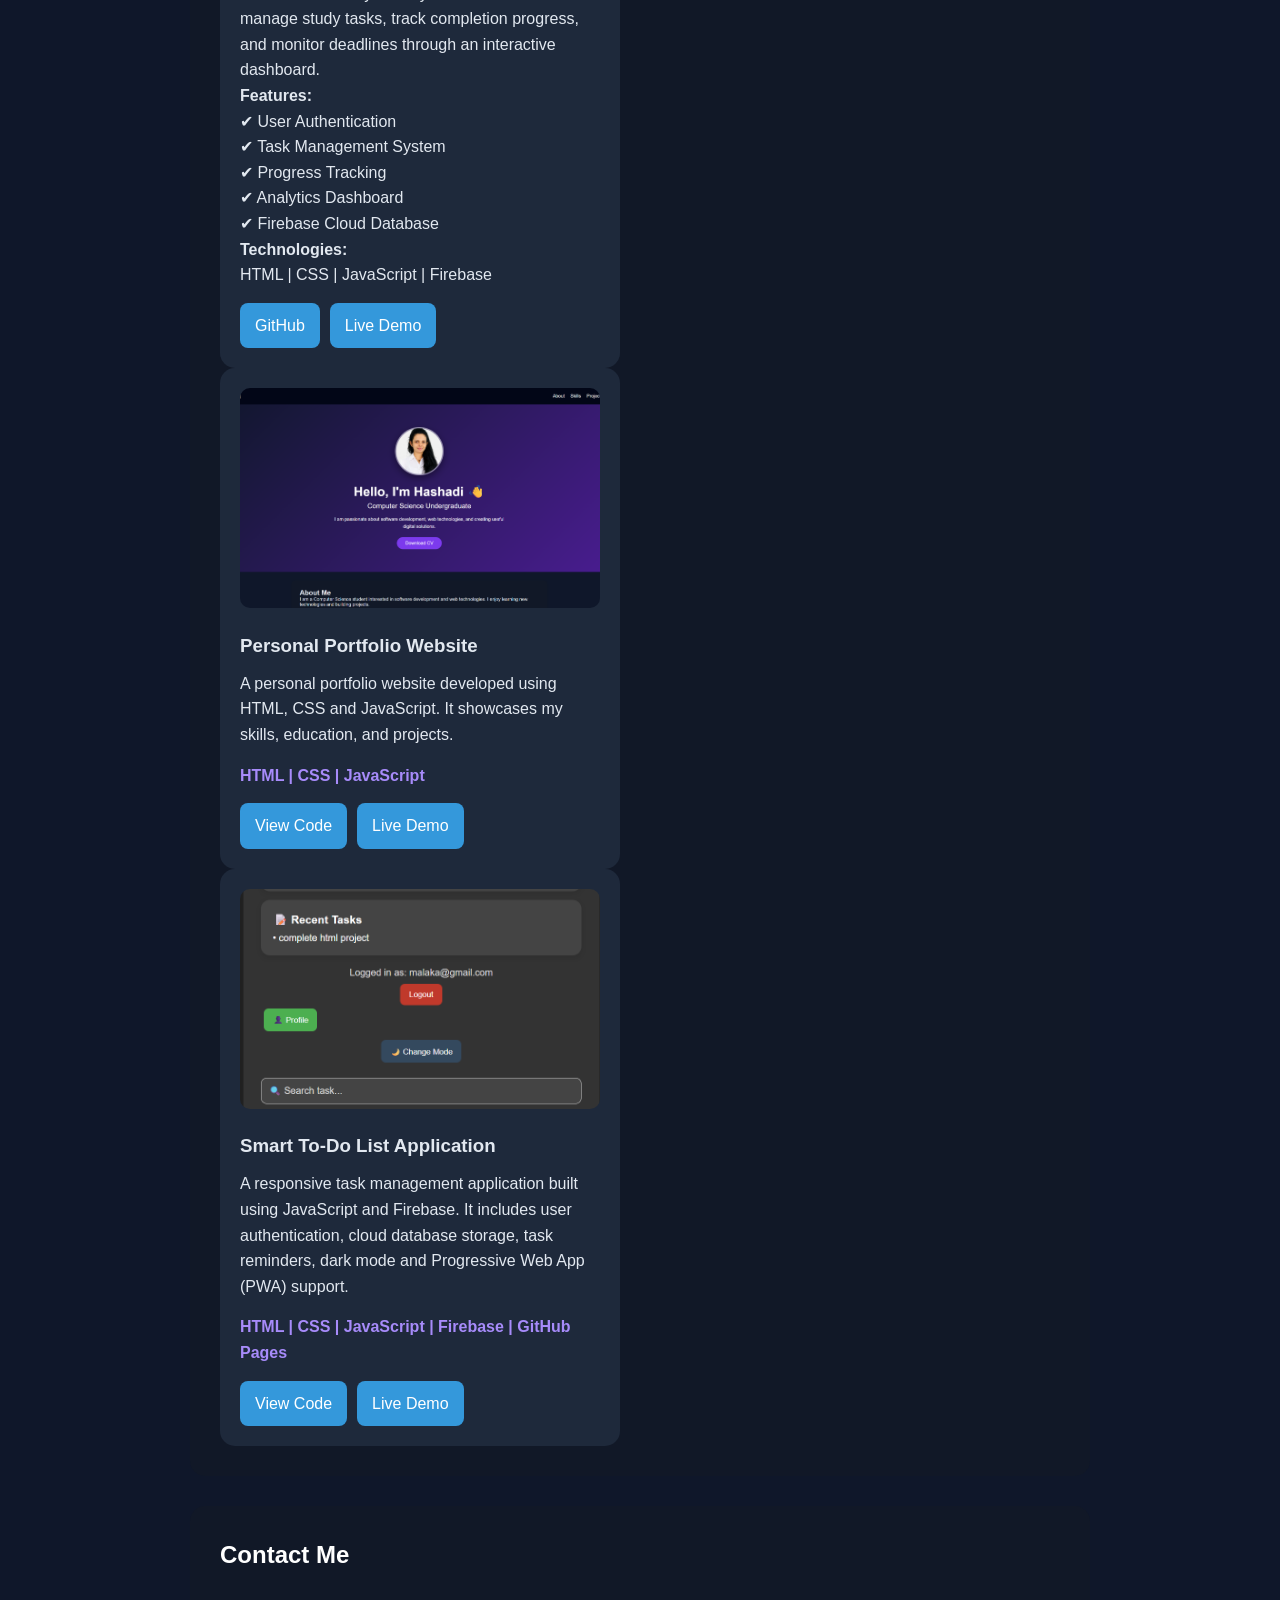
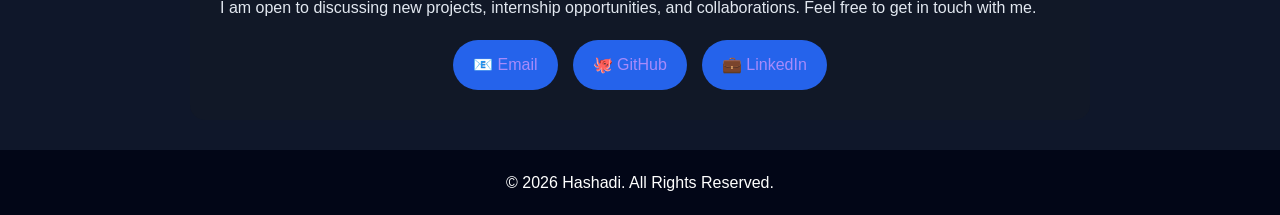
==== commit 58193ab2: "Improve Student Study Planner description" ====
--- a/index.html
+++ b/index.html
@@ -214,7 +214,6 @@
 
 <img src="images/login.jpeg" alt="Student Study Planner Login">
 
-
 <img src="images/Analytics.jpeg" alt="Student Study Planner Analytics">
 
 
@@ -229,22 +228,32 @@
 </p>
 
 <p>
-<strong>Key Features:</strong><br>
-
-✔ Secure User Authentication using Firebase<br>
-✔ Create, Update and Manage Study Tasks<br>
-✔ Track Completed and Pending Tasks<br>
-✔ Priority-based Task Organization<br>
-✔ Analytics Dashboard for Progress Monitoring<br>
-✔ Cloud Data Storage using Firebase Firestore
-
-</p>
-
+A web-based study management system that helps students manage tasks,
+track progress, and organize deadlines.
+</p>
+
+
+<p>
+Student Study Planner is a web-based application designed to help students
+organize their academic activities efficiently. The system allows users to
+manage study tasks, track completion progress, and monitor deadlines through
+an interactive dashboard.
+</p>
+
+
+<p>
+<strong>Features:</strong><br>
+✔ User Authentication<br>
+✔ Task Management System<br>
+✔ Progress Tracking<br>
+✔ Analytics Dashboard<br>
+✔ Firebase Cloud Database
+</p>
 
 
 <p>
 <strong>Technologies:</strong><br>
-HTML | CSS | JavaScript | Firebase Authentication | Firebase Firestore
+HTML | CSS | JavaScript | Firebase
 </p>
 
 
--- a/style.css
+++ b/style.css
@@ -588,4 +588,42 @@
 
     }
 
+}
+
+/* Student Study Planner Images */
+
+.project-images {
+    display: flex;
+    gap: 15px;
+    justify-content: center;
+    flex-wrap: wrap;
+    margin: 20px 0;
+}
+
+
+.project-images img {
+    width: 30%;
+    min-width: 250px;
+    height: 180px;
+    object-fit: cover;
+    border-radius: 10px;
+    border: 1px solid #ddd;
+    transition: 0.3s;
+}
+
+
+.project-images img:hover {
+    transform: scale(1.05);
+}
+
+
+/* Mobile Responsive */
+
+@media(max-width:768px){
+
+    .project-images img{
+        width: 90%;
+        height: auto;
+    }
+
 }
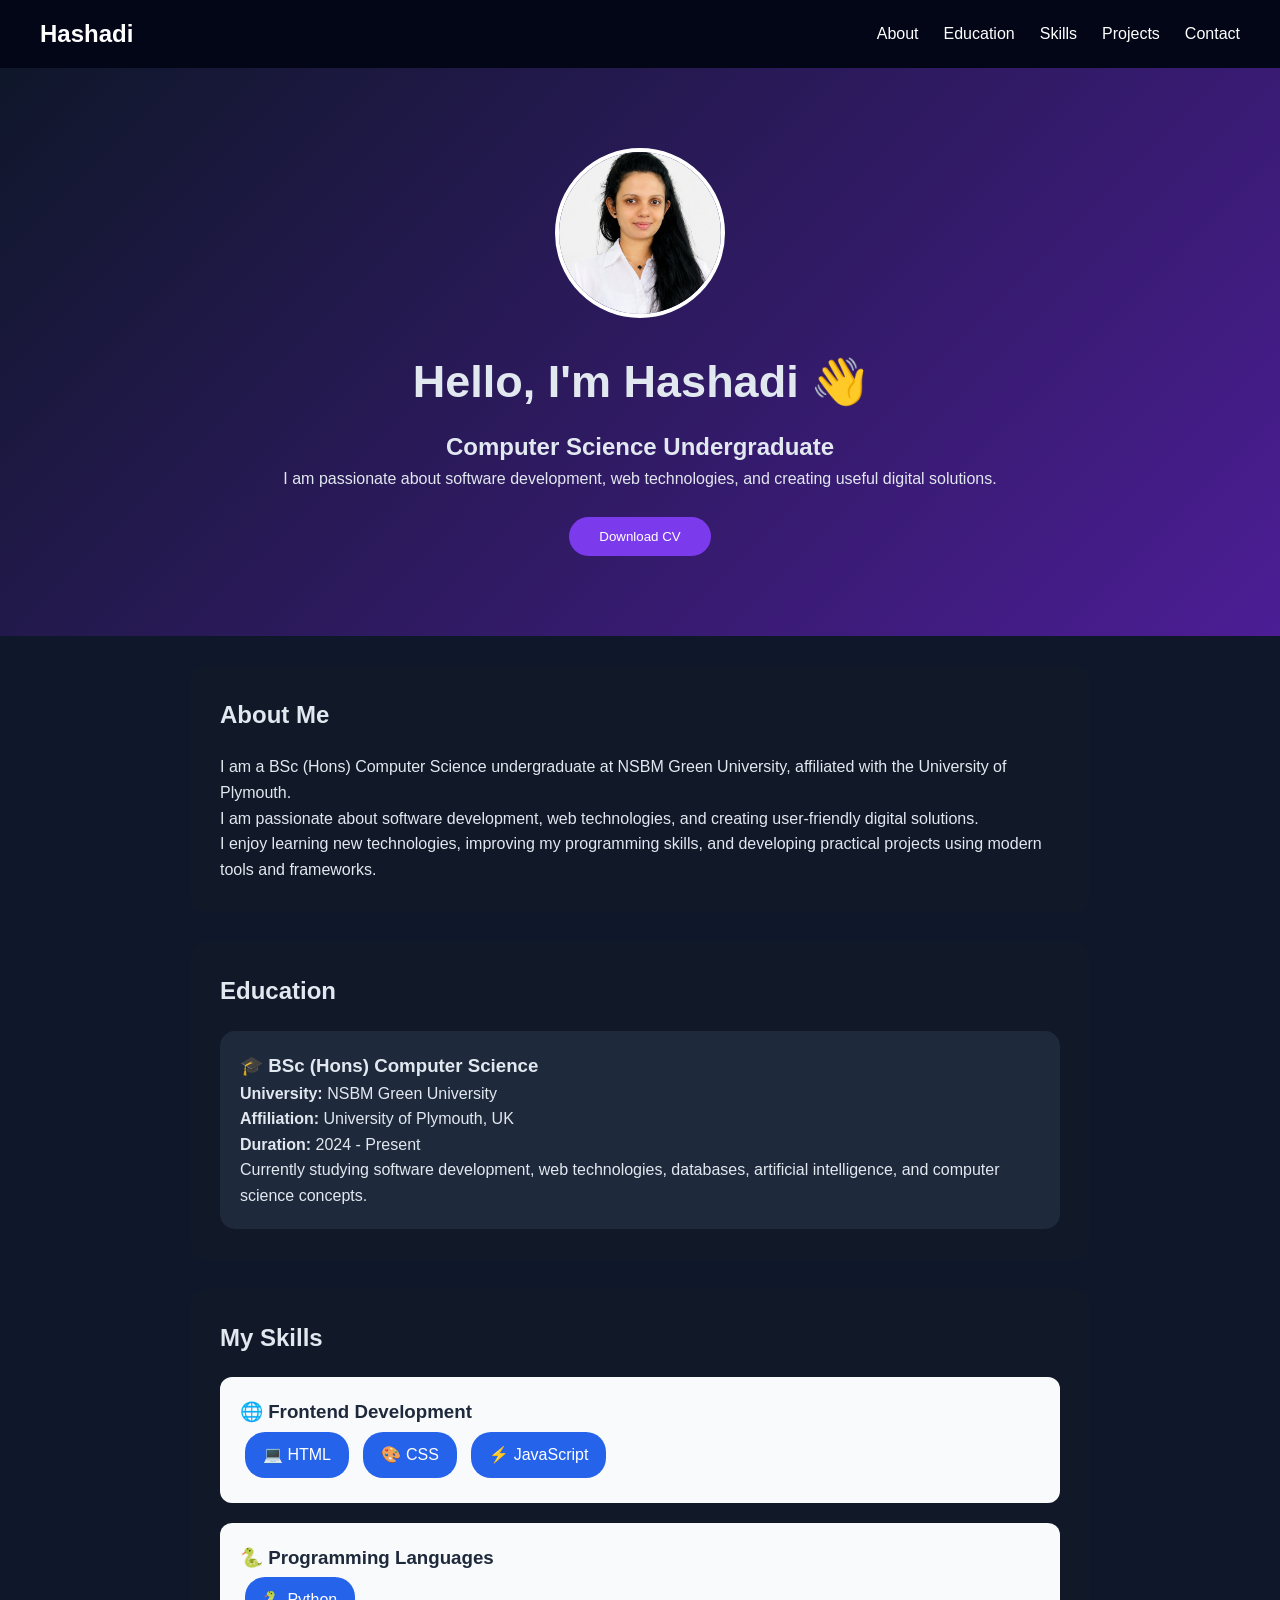
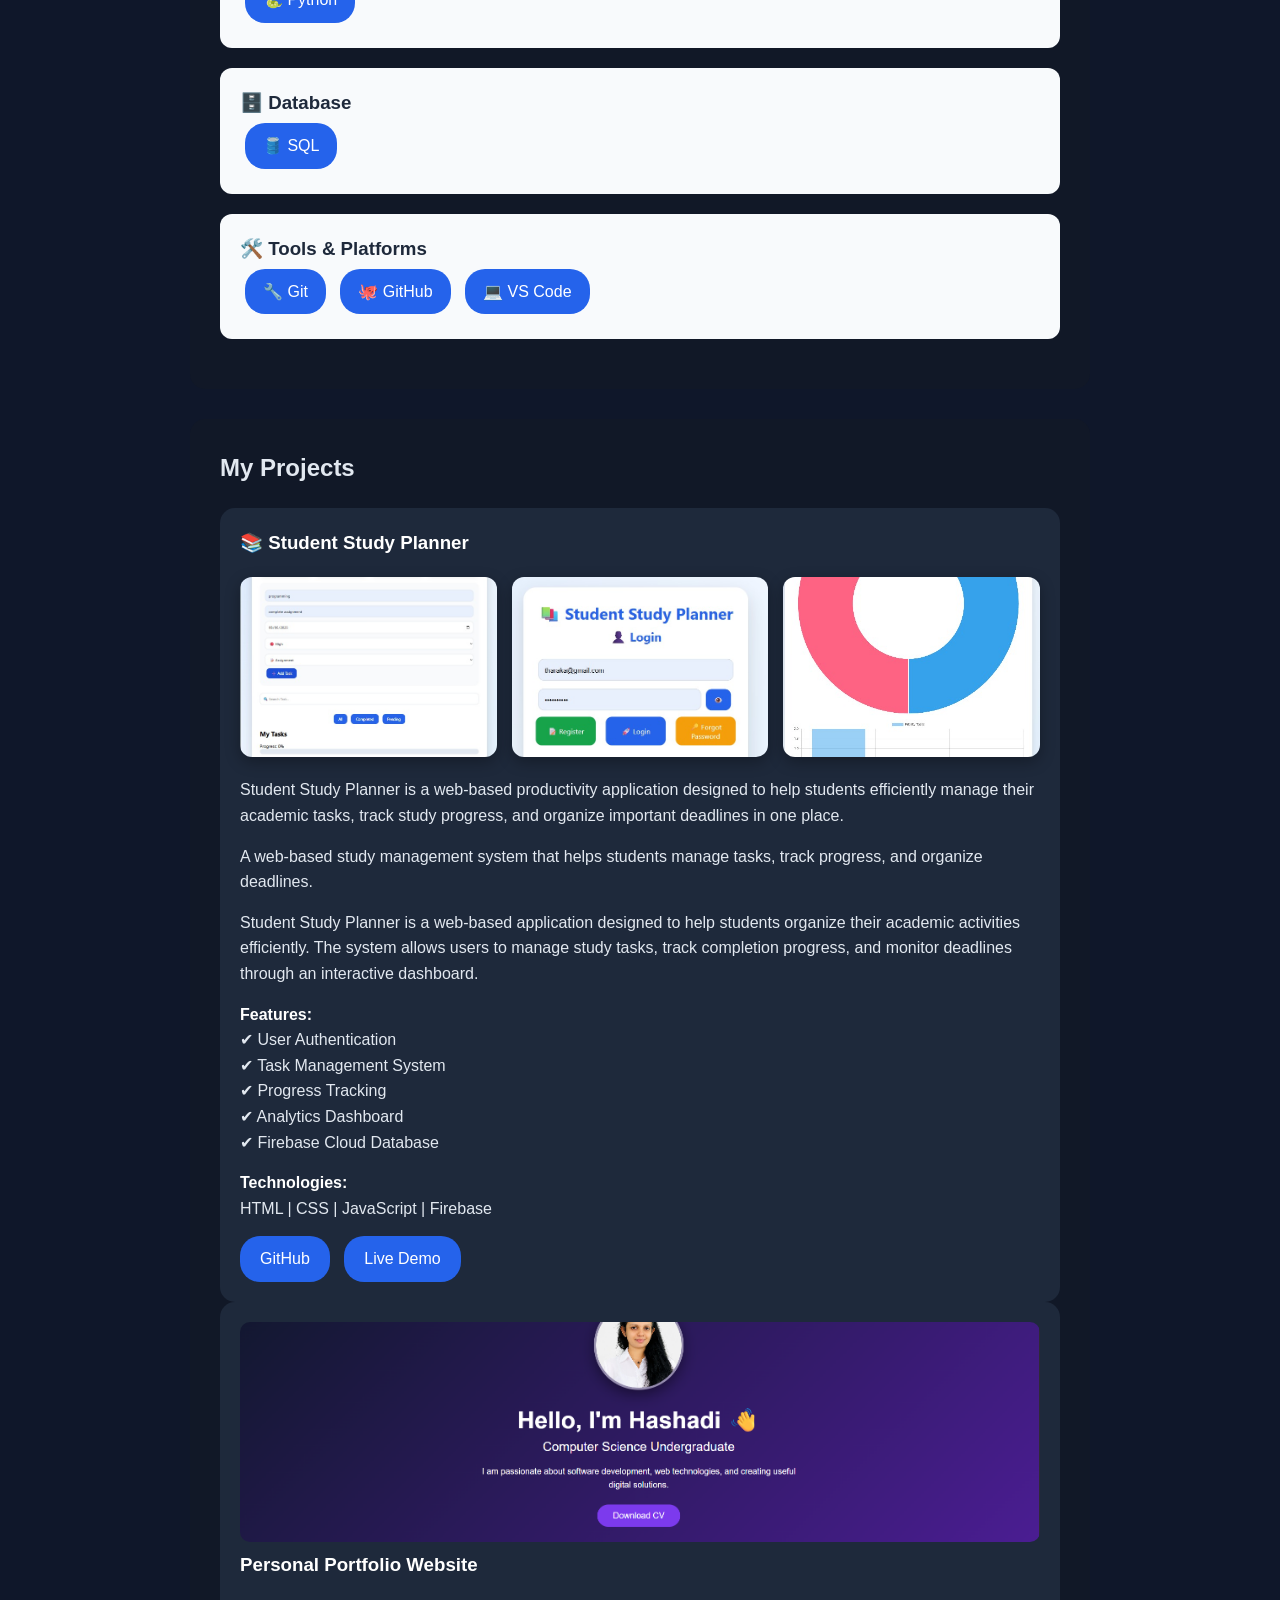
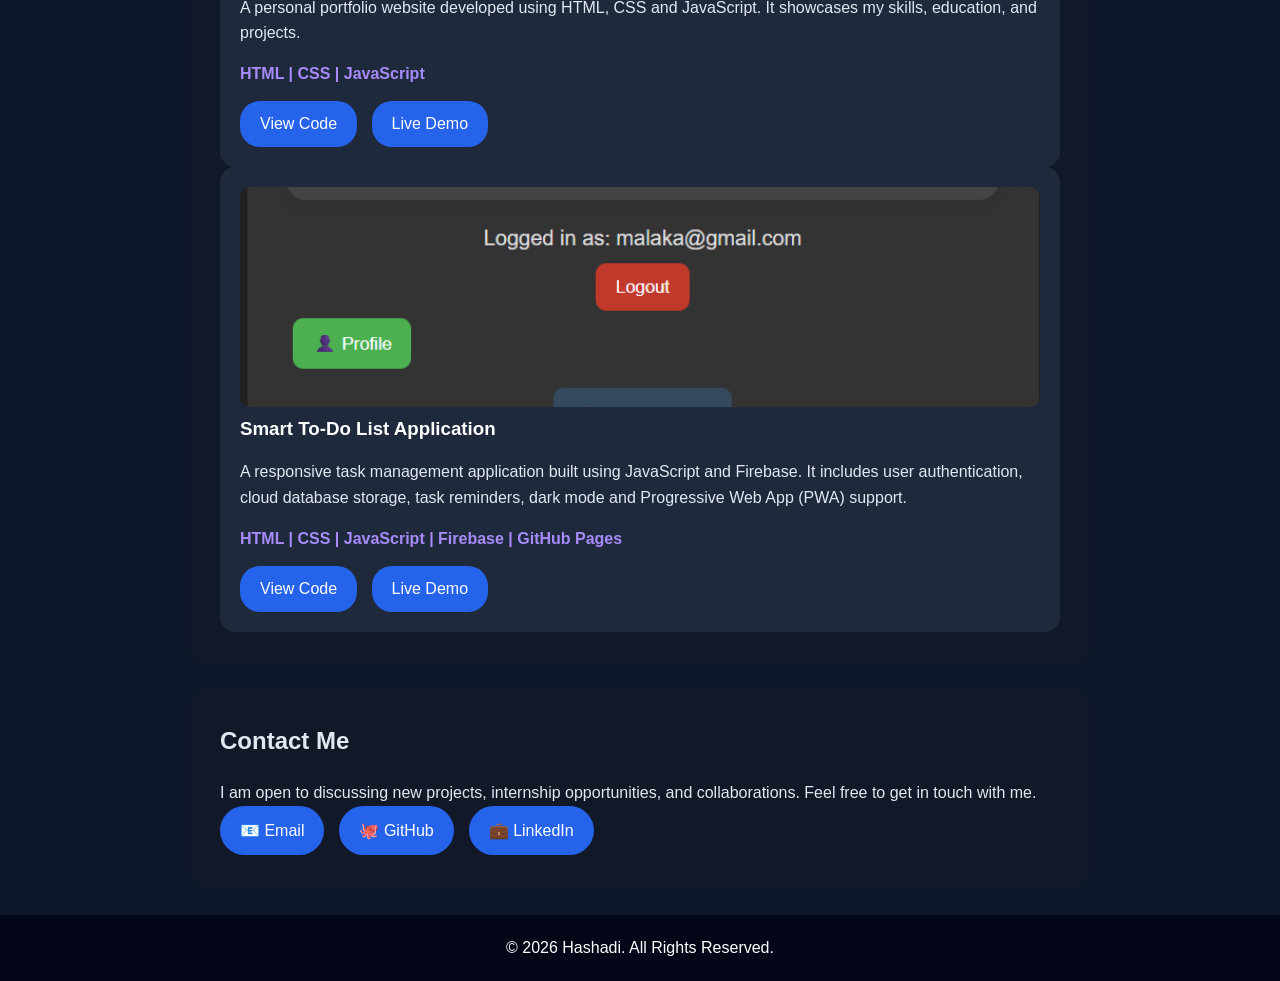
==== commit 961de43f: "Refresh CSS cache" ====
--- a/index.html
+++ b/index.html
@@ -3,7 +3,7 @@
 
 <head>
     <title>Hashadi Portfolio</title>
-    <link rel="stylesheet" href="style.css">
+    <link rel="stylesheet" href="style.css?v=2">
 </head>
 
 <body>
--- a/style.css
+++ b/style.css
@@ -1,629 +1,336 @@
 /* Reset */
-* {
-    margin: 0;
-    padding: 0;
-    box-sizing: border-box;
-}
-
-
-/* Body */
-
-body {
-
-    font-family: Arial, sans-serif;
-    background-color: #0f172a;
-    color: #e2e8f0;
-    line-height: 1.6;
-
+*{
+    margin:0;
+    padding:0;
+    box-sizing:border-box;
+}
+
+
+body{
+    font-family:Arial, sans-serif;
+    background:#0f172a;
+    color:#e2e8f0;
+    line-height:1.6;
 }
 
 
 /* Navigation */
 
-nav {
-
-    background-color: #020617;
-    color: white;
-    padding: 15px 40px;
-    display: flex;
-    justify-content: space-between;
-    align-items: center;
-
-}
-
-
-nav h2 {
-
-    color: white;
-
-}
-
-
-nav ul {
-
-    list-style: none;
-    display: flex;
-    gap: 25px;
-
-}
-
-
-nav a {
-
-    color: white;
-    text-decoration: none;
-    transition: 0.3s;
-
-}
-
-
-nav a:hover {
-
-    color: #a78bfa;
-
-}
-
-
-
-
-
-/* Hero Section */
-
-
-.hero {
-
-    text-align: center;
-    padding: 80px 20px;
-    background: linear-gradient(135deg, #0f172a, #4c1d95);
-    color: white;
-
-}
-
-
-
-.hero img {
-
-    width: 170px;
-    height: 170px;
-    border-radius: 50%;
-    object-fit: cover;
-    margin-bottom: 20px;
-    border: 4px solid rgba(255,255,255,0.5);
-    box-shadow: 0 10px 25px rgba(0,0,0,0.4);
-
-}
-
-
-
-.hero h1 {
-
-    font-size: 45px;
-    margin-bottom: 10px;
-
-}
-
-
-
-.hero h2 {
-
-    font-weight: normal;
-    margin-bottom: 20px;
-
-}
-
-
-
-.hero p {
-
-    max-width: 600px;
-    margin: auto;
-
-}
-
-
-
-.hero button {
-
-    margin-top: 25px;
-    padding: 12px 30px;
-    border-radius: 25px;
-    border: none;
-    background-color: #7c3aed;
-    color: white;
-    font-size: 16px;
-    cursor: pointer;
-    transition: 0.3s;
-
-}
-
-
-
-.hero button:hover {
-
-    background-color: #2563eb;
-    transform: scale(1.05);
-
-}
-
-
-
-
-
-/* Common Sections */
-
-
-section {
-
-    background-color: #111827;
-    max-width: 900px;
-    margin: 30px auto;
-    padding: 30px;
-    border-radius: 15px;
-    animation: fadeIn 1s ease-in-out;
-
-}
-
-
-
-section h2 {
-
-    margin-bottom: 20px;
-    color: white;
-
-}
-
-
+nav{
+    background:#020617;
+    color:white;
+    padding:15px 40px;
+    display:flex;
+    justify-content:space-between;
+    align-items:center;
+}
+
+
+nav ul{
+    list-style:none;
+    display:flex;
+    gap:25px;
+}
+
+
+nav a{
+    color:white;
+    text-decoration:none;
+}
+
+
+nav a:hover{
+    color:#a78bfa;
+}
+
+
+
+/* Hero */
+
+.hero{
+    text-align:center;
+    padding:80px 20px;
+    background:linear-gradient(135deg,#0f172a,#4c1d95);
+}
+
+
+.hero img{
+    width:170px;
+    height:170px;
+    border-radius:50%;
+    object-fit:cover;
+    border:4px solid white;
+}
+
+
+.hero h1{
+    font-size:45px;
+    margin:20px 0 10px;
+}
+
+
+.hero button{
+    margin-top:25px;
+    padding:12px 30px;
+    border:none;
+    border-radius:25px;
+    background:#7c3aed;
+    color:white;
+    cursor:pointer;
+}
+
+
+
+/* Sections */
+
+section{
+    max-width:900px;
+    margin:30px auto;
+    padding:30px;
+    background:#111827;
+    border-radius:15px;
+}
+
+
+section h2{
+    margin-bottom:20px;
+}
 
 
 
 /* Education */
 
-
-.education-card {
-
-    background-color: #1e293b;
-    padding: 20px;
-    border-radius: 15px;
-
-}
-
-
-
-.education-card h3 {
-
-    color: white;
-    margin-bottom: 10px;
-
-}
-
-
-
-.education-card p {
-
-    color: #cbd5e1;
-
-}
-
-
+.education-card{
+    background:#1e293b;
+    padding:20px;
+    border-radius:15px;
+}
 
 
 
 /* Skills */
 
-.skill-category {
-
-    margin-top: 25px;
-    padding: 20px;
-    background: #f8fafc;
-    border-radius: 12px;
-
-}
-
-
-.skill-category h3 {
-
-    margin-bottom: 15px;
-    color: #1e293b;
-
-}
-
-
-
-.skill-category span {
-
-    display: inline-flex;
-    align-items: center;
-    gap: 8px;
-
-    background-color: #2563eb;
-    color: white;
-
-    padding: 10px 18px;
-    margin: 5px;
-
-    border-radius: 25px;
-    font-size: 15px;
-
-}
-
-
-.skill-category span:hover {
-
-    transform: translateY(-3px);
-    transition: 0.3s;
-
+.skill-category{
+    background:#f8fafc;
+    padding:20px;
+    margin-bottom:20px;
+    border-radius:12px;
+}
+
+
+.skill-category h3{
+    color:#1e293b;
+}
+
+
+.skill-category span{
+    display:inline-block;
+    background:#2563eb;
+    color:white;
+    padding:10px 18px;
+    border-radius:20px;
+    margin:5px;
 }
 
 
 
 /* Projects */
 
-
-.project-container {
-
-    display: flex;
-    gap: 25px;
-    flex-wrap: wrap;
-
-}
-
-
-
-.project-card {
-
-    background-color: #1e293b;
-    color: #e2e8f0;
-    padding: 20px;
-    border-radius: 15px;
-    width: 400px;
-    transition: 0.3s;
-
-}
-
-
-
-.project-card:hover {
-
-    transform: translateY(-10px);
-
-}
-
-
-
-.project-card img {
-
-    width: 100%;
-    height: 220px;
-    object-fit: cover;
-    border-radius: 10px;
-    margin-bottom: 15px;
-
-}
-
-
-
-.project-card h3 {
-
-    margin-bottom: 10px;
-
-}
-
-
-
-.tech {
-
-    color: #a78bfa;
-    margin: 15px 0;
-    font-weight: bold;
-
-}
-
-
-
-.project-card a {
-
-    display: inline-block;
-    background-color: #7c3aed;
-    color: white;
-    padding: 10px 20px;
-    border-radius: 20px;
-    text-decoration: none;
-    transition: 0.3s;
-
-}
-
-
-
-.project-card a:hover {
-
-    background-color: #2563eb;
-
-}
-
-
+.project-container{
+    display:flex;
+    gap:25px;
+    flex-wrap:wrap;
+}
+
+
+.project-card{
+    background:#1e293b;
+    color:#e2e8f0;
+    padding:20px;
+    border-radius:15px;
+    width:100%;
+    transition:0.3s;
+}
+
+
+.project-card p{
+    color:#cbd5e1;
+    margin:15px 0;
+}
+
+
+.project-card strong{
+    color:white;
+}
+
+
+.project-card:hover{
+    transform:translateY(-8px);
+}
+
+
+
+.project-card > img{
+    width:100%;
+    height:220px;
+    object-fit:cover;
+    border-radius:10px;
+}
+
+
+
+/* Student Study Planner Screenshots */
+
+.project-images{
+    display:flex;
+    gap:15px;
+    justify-content:center;
+    margin:20px 0;
+}
+
+
+.project-images img{
+    width:33%;
+    height:180px;
+    object-fit:cover;
+    border-radius:12px;
+    box-shadow:0 5px 15px rgba(0,0,0,0.3);
+    transition:0.3s;
+}
+
+
+.project-images img:hover{
+    transform:scale(1.05);
+}
+
+
+
+/* Technology */
+
+.tech{
+    color:#a78bfa;
+    margin:15px 0;
+    font-weight:bold;
+}
+
+
+
+/* Buttons */
+
+.project-links{
+    margin-top:15px;
+}
+
+
+.project-links a{
+    display:inline-block;
+    background:#2563eb;
+    color:white;
+    padding:10px 20px;
+    margin-right:10px;
+    border-radius:20px;
+    text-decoration:none;
+}
+
+
+.project-links a:hover{
+    opacity:0.8;
+}
 
 
 
 /* Contact */
 
-
-#contact a {
-
-    color: #a78bfa;
-    text-decoration: none;
-
-}
-
-
-
-#contact a:hover {
-
-    color: white;
-
-}
-
-
-
-
-
-/* Footer */
-
-
-footer {
-
-    background-color: #020617;
-    color: white;
-    text-align: center;
-    padding: 20px;
-    margin-top: 30px;
-
-}
-
-
-
-
-
-/* Animation */
-
-
-@keyframes fadeIn {
-
-
-    from {
-
-        opacity: 0;
-        transform: translateY(30px);
-
-    }
-
-
-    to {
-
-        opacity: 1;
-        transform: translateY(0);
-
-    }
-
-
-}
-
-
-
-
-
-/* Mobile Responsive */
-
-
-@media(max-width:768px){
-
-
-    nav {
-
-        flex-direction: column;
-
-    }
-
-
-
-    nav ul {
-
-        flex-direction: column;
-        margin-top: 15px;
-        text-align: center;
-
-    }
-
-
-
-    .hero h1 {
-
-        font-size: 30px;
-
-    }
-
-
-
-    section {
-
-        margin: 15px;
-        padding: 20px;
-
-    }
-
-
-
-    .project-card {
-
-        width: 100%;
-
-    }
-
-
-}
-
-.project-links{
-
-    display:flex;
-    gap:10px;
-    margin-top:15px;
-
-}
-
-
-.project-links a{
-
-    background:#3498db;
-    color:white;
-    padding:10px 15px;
-    border-radius:8px;
-    text-decoration:none;
-
-}
-
-
-.project-links a:hover{
-
-    opacity:0.8;
-
-}
-
 .contact-links{
-
-    display:flex;
-    justify-content:center;
+    display:flex;
     gap:15px;
-    margin-top:20px;
     flex-wrap:wrap;
-
 }
 
 
 .contact-links a{
-
     background:#2563eb;
     color:white;
     padding:12px 20px;
     border-radius:25px;
     text-decoration:none;
-
-}
-
-
-.contact-links a:hover{
-
-    opacity:0.8;
-
-}
+}
+
+
+
+/* Footer */
+
+footer{
+    background:#020617;
+    color:white;
+    text-align:center;
+    padding:20px;
+}
+
+
+
+/* Mobile */
+
+@media(max-width:768px){
+
+
+nav{
+    flex-direction:column;
+}
+
+
+nav ul{
+    flex-direction:column;
+    margin-top:15px;
+}
+
+
+.hero h1{
+    font-size:30px;
+}
+
+
+section{
+    margin:15px;
+}
+
 
 .project-images{
-
-display:grid;
-grid-template-columns:repeat(3,1fr);
-gap:10px;
-margin-bottom:20px;
-
+    flex-direction:column;
 }
 
 
 .project-images img{
-
-width:100%;
-height:150px;
-object-fit:cover;
-border-radius:10px;
-
-}
-
-
-@media(max-width:700px){
-
-.project-images{
-
-grid-template-columns:1fr;
-
-}
-
-}
-
-/* Student Study Planner Images */
-
-.project-images{
-    display:flex;
-    gap:15px;
-    margin:20px 0;
-    justify-content:center;
-    flex-wrap:wrap;
-}
-
-
-.project-images img{
-
-    width:30%;
-    min-width:200px;
-    height:180px;
-    object-fit:cover;
-    border-radius:12px;
-    box-shadow:0 4px 10px rgba(0,0,0,0.15);
-    transition:0.3s;
-
-}
-
-
-.project-images img:hover{
-
-    transform:scale(1.05);
-
-}
-
-
-
-/* Mobile Responsive */
-
-@media(max-width:768px){
-
-    .project-images img{
-
-        width:90%;
-        height:auto;
-
-    }
-
-}
-
-/* Student Study Planner Images */
-
-.project-images {
-    display: flex;
-    gap: 15px;
-    justify-content: center;
-    flex-wrap: wrap;
-    margin: 20px 0;
-}
-
-
-.project-images img {
-    width: 30%;
-    min-width: 250px;
-    height: 180px;
-    object-fit: cover;
-    border-radius: 10px;
-    border: 1px solid #ddd;
-    transition: 0.3s;
-}
-
-
-.project-images img:hover {
-    transform: scale(1.05);
-}
-
-
-/* Mobile Responsive */
-
-@media(max-width:768px){
-
-    .project-images img{
-        width: 90%;
-        height: auto;
-    }
-
+    width:100%;
+    height:auto;
+}
+
+
+}
+
+/* Fix Project Text Visibility */
+
+.project-card {
+    background:#1e293b !important;
+    color:#e2e8f0 !important;
+}
+
+
+.project-card p {
+    color:#e2e8f0 !important;
+}
+
+
+.project-card h3 {
+    color:white !important;
+}
+
+
+.project-card strong {
+    color:white !important;
+}
+
+
+.project-card br {
+    line-height:2;
 }
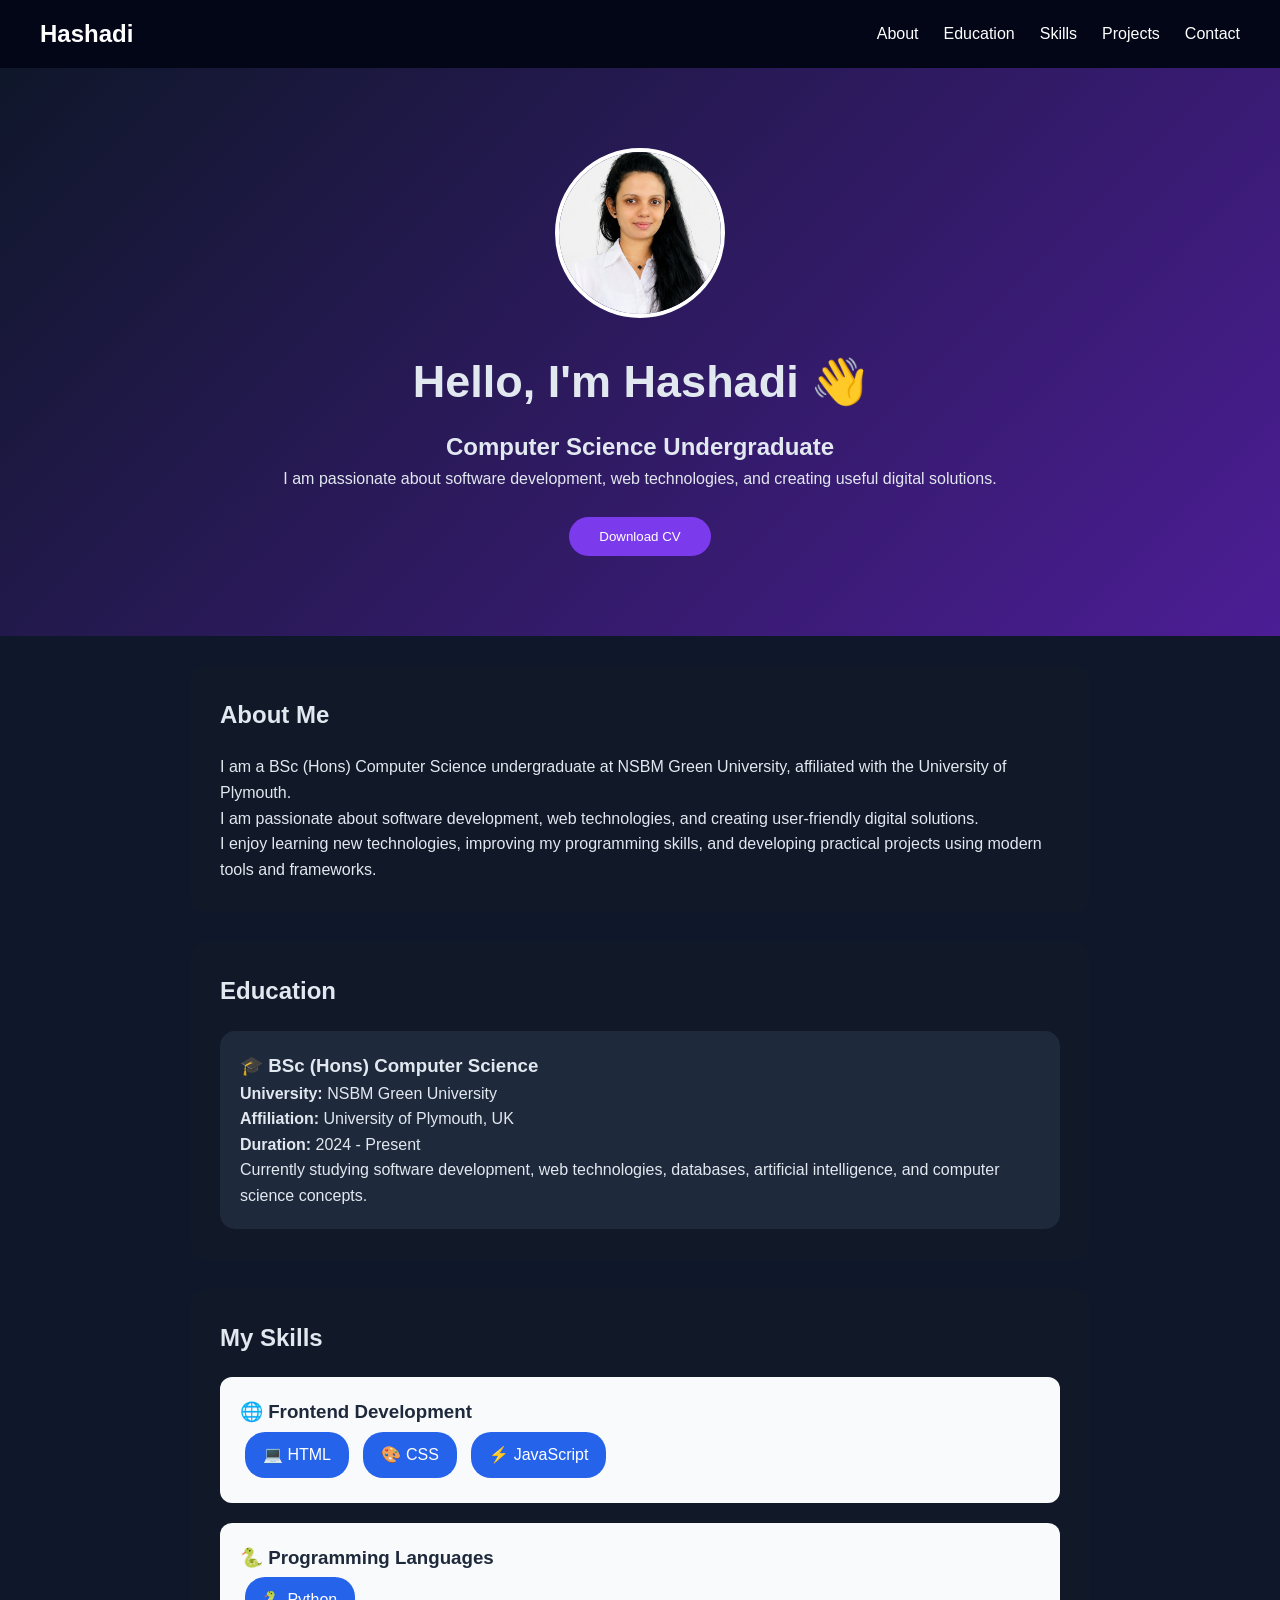
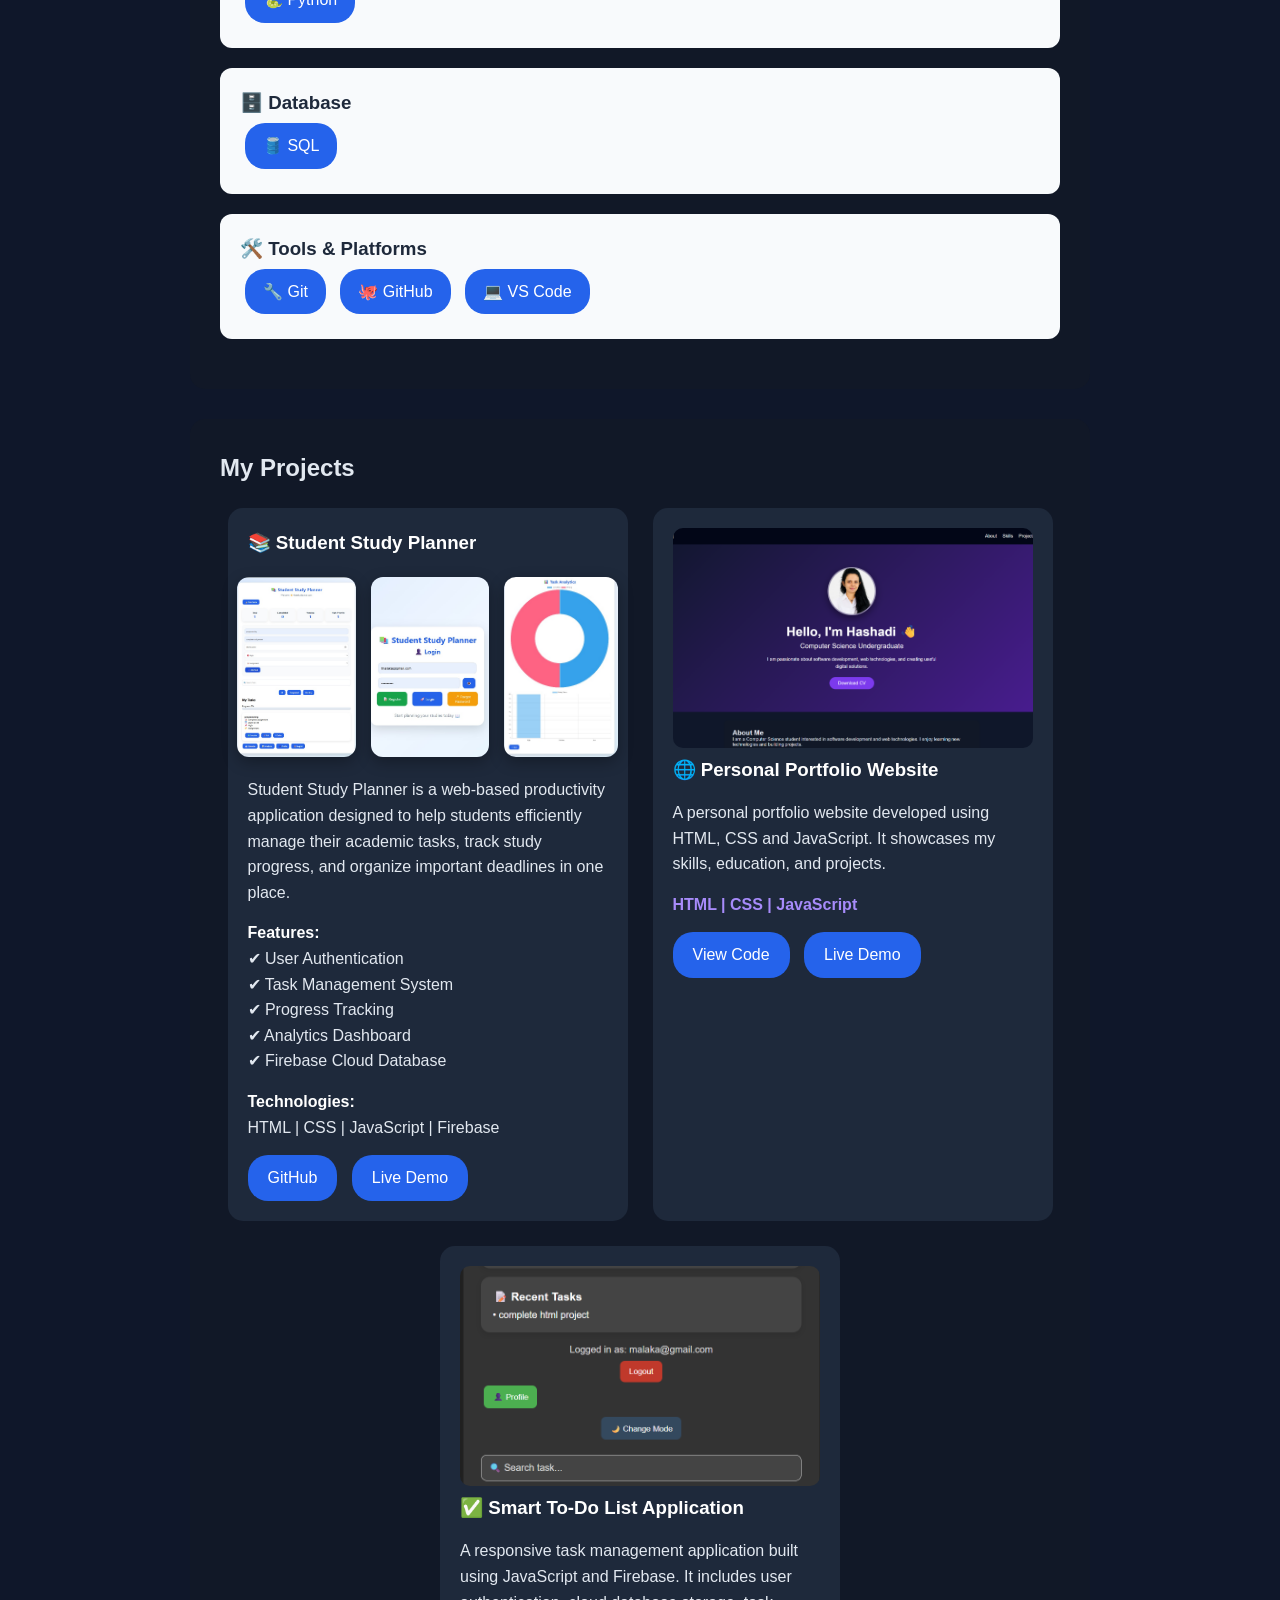
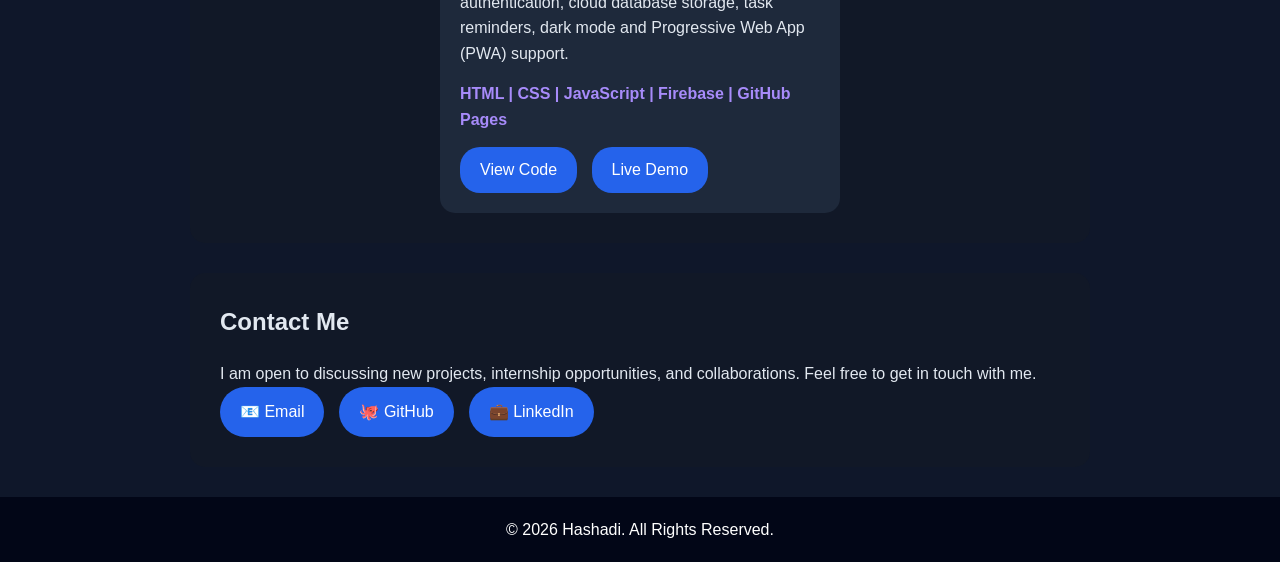
==== commit 70474b0c: "Update projects section" ====
--- a/index.html
+++ b/index.html
@@ -193,17 +193,20 @@
 
 <!-- Projects -->
 
+<!-- Projects -->
+
 <section id="projects">
 
-
 <h2>My Projects</h2>
 
 
+<div class="project-container">
+
+
 <!-- Student Study Planner Project -->
 
 <div class="project-card">
 
-
 <h3>📚 Student Study Planner</h3>
 
 
@@ -211,33 +214,17 @@
 
 <img src="images/dashboard.jpeg" alt="Student Study Planner Dashboard">
 
-
 <img src="images/login.jpeg" alt="Student Study Planner Login">
 
 <img src="images/Analytics.jpeg" alt="Student Study Planner Analytics">
 
-
-</div>
-
+</div>
 
 
 <p>
 Student Study Planner is a web-based productivity application designed
 to help students efficiently manage their academic tasks, track study
 progress, and organize important deadlines in one place.
-</p>
-
-<p>
-A web-based study management system that helps students manage tasks,
-track progress, and organize deadlines.
-</p>
-
-
-<p>
-Student Study Planner is a web-based application designed to help students
-organize their academic activities efficiently. The system allows users to
-manage study tasks, track completion progress, and monitor deadlines through
-an interactive dashboard.
 </p>
 
 
@@ -257,9 +244,7 @@
 </p>
 
 
-
 <div class="project-links">
-
 
 <a href="https://github.com/hasadhi/student-study-planner" target="_blank">
 GitHub
@@ -270,11 +255,11 @@
 Live Demo
 </a>
 
-
-</div>
-
-
-</div>
+</div>
+
+</div>
+
+
 
 
 
@@ -286,7 +271,7 @@
 <img src="images/portfolio.png" alt="Portfolio Website">
 
 
-<h3>Personal Portfolio Website</h3>
+<h3>🌐 Personal Portfolio Website</h3>
 
 
 <p>
@@ -323,7 +308,6 @@
 
 
 
-
 <!-- To Do Project -->
 
 <div class="project-card">
@@ -332,7 +316,7 @@
 <img src="images/todo.png" alt="Smart To Do Application">
 
 
-<h3>Smart To-Do List Application</h3>
+<h3>✅ Smart To-Do List Application</h3>
 
 
 <p>
@@ -366,10 +350,7 @@
 </div>
 
 
-
-</div>
-
-
+</div>
 
 
 </div>
--- a/style.css
+++ b/style.css
@@ -140,6 +140,7 @@
     display:flex;
     gap:25px;
     flex-wrap:wrap;
+    justify-content:center;
 }
 
 
@@ -148,7 +149,7 @@
     color:#e2e8f0;
     padding:20px;
     border-radius:15px;
-    width:100%;
+    width:400px;
     transition:0.3s;
 }
 
